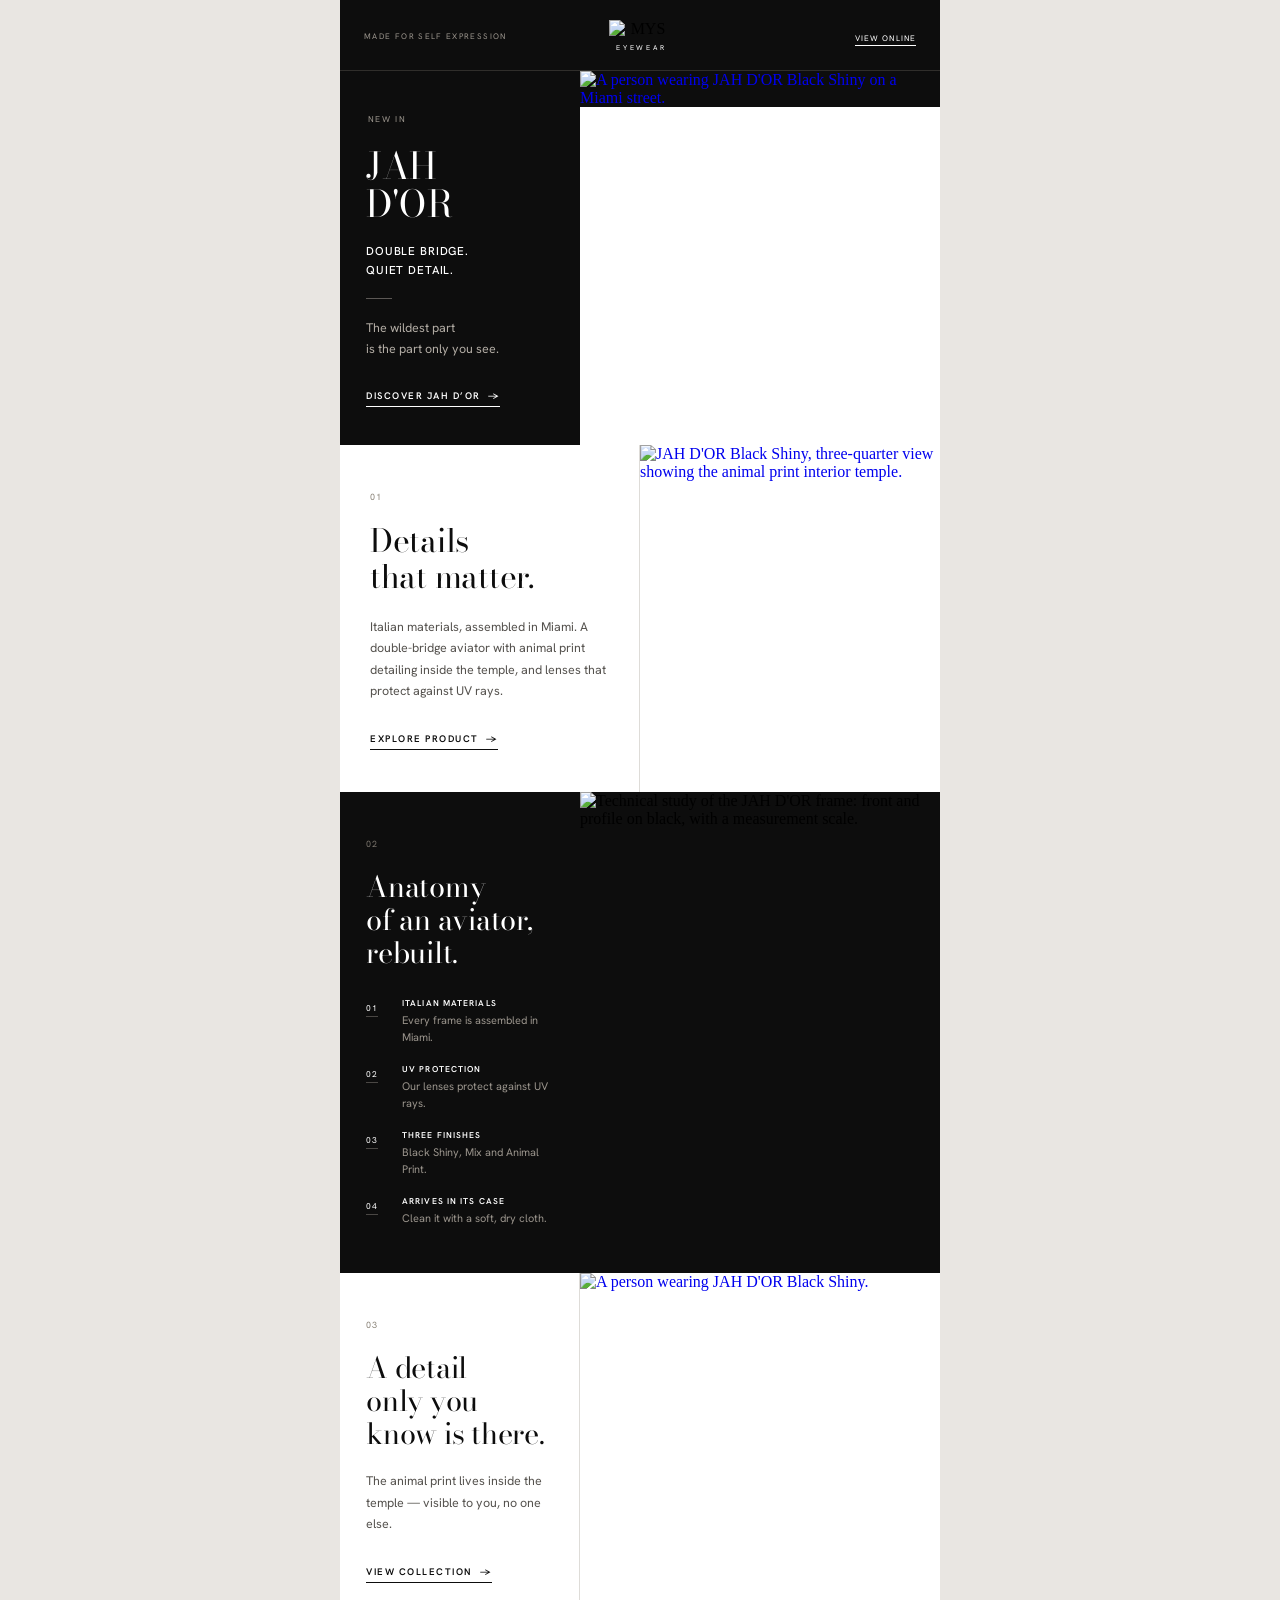
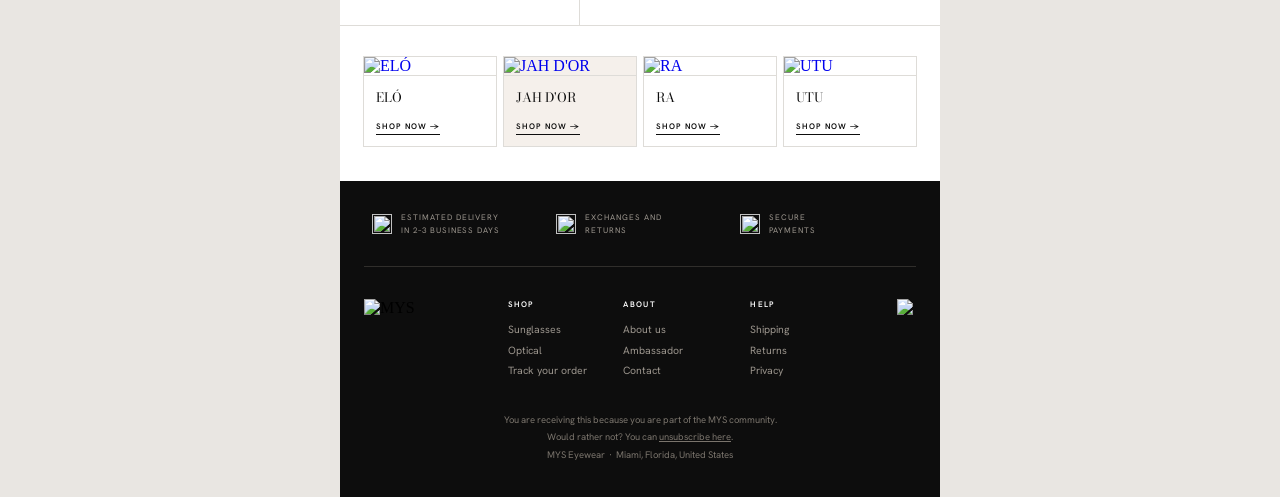
==== emails/5_JAHDOR_launch.html @ 22f38edb "Add UTU and JAH D'OR launch emails Same table-based Klaviyo system as the ELÓ/story/RA emails: masth" ====
<!DOCTYPE html>
<html lang="en" xmlns:v="urn:schemas-microsoft-com:vml" xmlns:o="urn:schemas-microsoft-com:office:office">
<head>
<meta charset="utf-8">
<meta name="viewport" content="width=device-width,initial-scale=1">
<meta name="x-apple-disable-message-reformatting">
<meta name="color-scheme" content="light">
<meta name="supported-color-schemes" content="light">
<title>JAH D'OR — MYS</title>
<!--[if mso]><xml><o:OfficeDocumentSettings><o:PixelsPerInch>96</o:PixelsPerInch></o:OfficeDocumentSettings></xml><![endif]-->
<link rel="stylesheet" href="https://fonts.googleapis.com/css2?family=Bodoni+Moda:ital,opsz,wght@0,6..96,400;0,6..96,500;1,6..96,400&family=Hanken+Grotesk:wght@400;500;600&display=swap">
<style>
  /* Bodoni 72 and Didot ship with macOS/iOS: Apple Mail renders the brand face with no download. */
  body,table,td,a{-webkit-text-size-adjust:100%;-ms-text-size-adjust:100%}
  table,td{mso-table-lspace:0;mso-table-rspace:0}
  img{-ms-interpolation-mode:bicubic;border:0;outline:none;text-decoration:none;display:block}
  body{margin:0;padding:0;width:100%!important;background:#E9E6E2}
  @media only screen and (max-width:620px){
    .wrap{width:100%!important}
    .stack{display:block!important;width:100%!important;max-width:100%!important}
    .stack-img img{width:100%!important;max-width:100%!important;height:auto!important}
    .px{padding:34px 28px!important}
    .jd{font-size:33px!important}
    .h{font-size:30px!important}
    .card{width:50%!important}
    .fcol{display:block!important;width:100%!important;padding:0 0 24px!important}
  }
</style>
</head>
<body style="margin:0;padding:0;background:#E9E6E2;">
<div style="display:none;font-size:1px;color:#E9E6E2;line-height:1px;max-height:0;max-width:0;opacity:0;overflow:hidden;">Double-bridge aviator, animal print inside. JAH D'OR is online. &#8203;&#847; &#8203;&#847; &#8203;&#847; &#8203;&#847; &#8203;&#847; &#8203;&#847; &#8203;&#847;</div>

<table role="presentation" width="100%" cellpadding="0" cellspacing="0" border="0" style="background:#E9E6E2;">
<tr><td align="center" style="padding:0;">
<table role="presentation" class="wrap" width="600" cellpadding="0" cellspacing="0" border="0" style="width:600px;max-width:600px;background:#FFFFFF;">

  <!-- ── masthead · black ─────────────────────────────────── -->
  <tr><td bgcolor="#0D0D0D" style="padding:20px 24px 18px;background:#0D0D0D;border-bottom:1px solid #302E2B;">
    <table role="presentation" width="100%" cellpadding="0" cellspacing="0" border="0"><tr>
      <td width="33%" align="left" valign="middle" style="font-family:'Hanken Grotesk','Helvetica Neue',Helvetica,Arial,sans-serif;font-size:8px;letter-spacing:.17em;color:#9A948C;text-transform:uppercase;">Made for self expression</td>
      <td width="34%" align="center" valign="middle">
        <img src="https://cdn.shopify.com/s/files/1/0605/9596/1994/files/logo_white.png" width="62" alt="MYS" style="width:62px;height:auto;margin:0 auto 5px;">
        <div style="font-family:'Hanken Grotesk','Helvetica Neue',Helvetica,Arial,sans-serif;font-size:7px;letter-spacing:.42em;text-indent:.42em;color:#FFFFFF;text-transform:uppercase;">Eyewear</div>
      </td>
      <td width="33%" align="right" valign="middle"><a href="https://myseyewear.com/collections/jah-dor" style="font-family:'Hanken Grotesk','Helvetica Neue',Helvetica,Arial,sans-serif;font-size:8px;letter-spacing:.14em;color:#FFFFFF;text-transform:uppercase;text-decoration:none;border-bottom:1px solid #FFFFFF;padding-bottom:2px;">View online</a></td>
    </tr></table>
  </td></tr>

  <!-- ── hero · black panel + photograph ─────────────────── -->
  <tr><td style="padding:0;">
    <table role="presentation" width="100%" cellpadding="0" cellspacing="0" border="0"><tr>
      <td class="stack px" width="240" valign="middle" bgcolor="#0D0D0D" style="width:240px;background:#0D0D0D;padding:42px 26px;">
        <p style="margin:0 0 22px;font-family:'Hanken Grotesk','Helvetica Neue',Helvetica,Arial,sans-serif;font-size:8.5px;letter-spacing:.2em;text-indent:.2em;color:#9A948C;text-transform:uppercase;">New in</p>
        <p class="jd" style="margin:0 0 20px;font-family:'Bodoni 72','Bodoni Moda',Didot,'Bodoni MT',Georgia,serif;font-size:37px;line-height:1.02;letter-spacing:.006em;color:#FFFFFF;">JAH<br>D'OR</p>
        <p style="margin:0 0 18px;font-family:'Hanken Grotesk','Helvetica Neue',Helvetica,Arial,sans-serif;font-size:11.5px;font-weight:500;line-height:1.62;letter-spacing:.075em;color:#FFFFFF;text-transform:uppercase;">Double bridge.<br>Quiet detail.</p>
        <table role="presentation" cellpadding="0" cellspacing="0" border="0" style="margin:0 0 18px;"><tr><td width="26" height="1" style="width:26px;height:1px;line-height:1px;font-size:0;background:#5C5855;">&nbsp;</td></tr></table>
        <p style="margin:0 0 26px;font-family:'Hanken Grotesk','Helvetica Neue',Helvetica,Arial,sans-serif;font-size:12.5px;line-height:1.68;color:#B3ADA5;">The wildest part<br>is the part only you see.</p>
        <a href="https://myseyewear.com/collections/jah-dor" style="font-family:'Hanken Grotesk','Helvetica Neue',Helvetica,Arial,sans-serif;font-size:9.5px;font-weight:600;letter-spacing:.16em;color:#FFFFFF;text-transform:uppercase;text-decoration:none;border-bottom:1px solid #FFFFFF;padding-bottom:4px;">Discover JAH D&#8217;OR &nbsp;&rarr;</a>
      </td>
      <td class="stack stack-img" width="360" valign="top" style="width:360px;padding:0;">
        <a href="https://myseyewear.com/collections/jah-dor" style="text-decoration:none;"><img src="https://cdn.shopify.com/s/files/1/0605/9596/1994/files/j_hero.jpg" width="360" alt="A person wearing JAH D'OR Black Shiny on a Miami street." style="width:360px;max-width:360px;height:auto;display:block;background:#0D0D0D;"></a>
      </td>
    </tr></table>
  </td></tr>

  <!-- ── 01 · details · white ────────────────────────────── -->
  <tr><td style="padding:0;">
    <table role="presentation" width="100%" cellpadding="0" cellspacing="0" border="0"><tr>
      <td class="stack px" width="300" valign="middle" bgcolor="#FFFFFF" style="width:300px;background:#FFFFFF;padding:46px 30px;">
        <p style="margin:0 0 20px;font-family:'Hanken Grotesk','Helvetica Neue',Helvetica,Arial,sans-serif;font-size:9px;letter-spacing:.16em;color:#8A8378;">01</p>
        <p class="h" style="margin:0 0 20px;font-family:'Bodoni 72','Bodoni Moda',Didot,Georgia,serif;font-size:32px;line-height:1.14;letter-spacing:-.008em;color:#0D0D0D;">Details<br>that matter.</p>
        <p style="margin:0 0 26px;font-family:'Hanken Grotesk','Helvetica Neue',Helvetica,Arial,sans-serif;font-size:12.5px;line-height:1.72;color:#55524E;">Italian materials, assembled in Miami. A double-bridge aviator with animal print detailing inside the temple, and lenses that protect against UV rays.</p>
        <a href="https://myseyewear.com/collections/jah-dor" style="font-family:'Hanken Grotesk','Helvetica Neue',Helvetica,Arial,sans-serif;font-size:9.5px;font-weight:600;letter-spacing:.16em;color:#0D0D0D;text-transform:uppercase;text-decoration:none;border-bottom:1px solid #0D0D0D;padding-bottom:4px;">Explore product &nbsp;&rarr;</a>
      </td>
      <td class="stack stack-img" width="300" valign="top" bgcolor="#FFFFFF" style="width:300px;padding:0;background:#FFFFFF;border-left:1px solid #DEDCD8;">
        <a href="https://myseyewear.com/collections/jah-dor" style="text-decoration:none;"><img src="https://cdn.shopify.com/s/files/1/0605/9596/1994/files/j_detail.jpg" width="300" alt="JAH D'OR Black Shiny, three-quarter view showing the animal print interior temple." style="width:300px;max-width:300px;height:auto;display:block;background:#FFFFFF;"></a>
      </td>
    </tr></table>
  </td></tr>

  <!-- ── 02 · anatomy · full black band ──────────────────── -->
  <tr><td style="padding:0;">
    <table role="presentation" width="100%" cellpadding="0" cellspacing="0" border="0"><tr>
      <td class="stack px" width="240" valign="top" bgcolor="#0D0D0D" style="width:240px;background:#0D0D0D;padding:46px 26px;">
        <p style="margin:0 0 20px;font-family:'Hanken Grotesk','Helvetica Neue',Helvetica,Arial,sans-serif;font-size:9px;letter-spacing:.16em;color:#7A746C;">02</p>
        <p class="h" style="margin:0 0 28px;font-family:'Bodoni 72','Bodoni Moda',Didot,Georgia,serif;font-size:29px;line-height:1.14;letter-spacing:-.008em;color:#FFFFFF;">Anatomy<br>of an aviator,<br>rebuilt.</p>
        <table role="presentation" width="100%" cellpadding="0" cellspacing="0" border="0">
          <tr>
            <td width="26" valign="top" style="padding:0 0 17px;"><span style="font-family:'Hanken Grotesk','Helvetica Neue',Helvetica,Arial,sans-serif;font-size:8.5px;letter-spacing:.1em;color:#FFFFFF;border-bottom:1px solid #4A4744;padding-bottom:2px;">01</span></td>
            <td valign="top" style="padding:0 0 17px 10px;">
              <p style="margin:0 0 3px;font-family:'Hanken Grotesk','Helvetica Neue',Helvetica,Arial,sans-serif;font-size:8.5px;font-weight:600;letter-spacing:.13em;color:#FFFFFF;text-transform:uppercase;">Italian materials</p>
              <p style="margin:0;font-family:'Hanken Grotesk','Helvetica Neue',Helvetica,Arial,sans-serif;font-size:11px;line-height:1.55;color:#9A948C;">Every frame is assembled in Miami.</p>
            </td>
          </tr>
          <tr>
            <td width="26" valign="top" style="padding:0 0 17px;"><span style="font-family:'Hanken Grotesk','Helvetica Neue',Helvetica,Arial,sans-serif;font-size:8.5px;letter-spacing:.1em;color:#FFFFFF;border-bottom:1px solid #4A4744;padding-bottom:2px;">02</span></td>
            <td valign="top" style="padding:0 0 17px 10px;">
              <p style="margin:0 0 3px;font-family:'Hanken Grotesk','Helvetica Neue',Helvetica,Arial,sans-serif;font-size:8.5px;font-weight:600;letter-spacing:.13em;color:#FFFFFF;text-transform:uppercase;">UV protection</p>
              <p style="margin:0;font-family:'Hanken Grotesk','Helvetica Neue',Helvetica,Arial,sans-serif;font-size:11px;line-height:1.55;color:#9A948C;">Our lenses protect against UV rays.</p>
            </td>
          </tr>
          <tr>
            <td width="26" valign="top" style="padding:0 0 17px;"><span style="font-family:'Hanken Grotesk','Helvetica Neue',Helvetica,Arial,sans-serif;font-size:8.5px;letter-spacing:.1em;color:#FFFFFF;border-bottom:1px solid #4A4744;padding-bottom:2px;">03</span></td>
            <td valign="top" style="padding:0 0 17px 10px;">
              <p style="margin:0 0 3px;font-family:'Hanken Grotesk','Helvetica Neue',Helvetica,Arial,sans-serif;font-size:8.5px;font-weight:600;letter-spacing:.13em;color:#FFFFFF;text-transform:uppercase;">Three finishes</p>
              <p style="margin:0;font-family:'Hanken Grotesk','Helvetica Neue',Helvetica,Arial,sans-serif;font-size:11px;line-height:1.55;color:#9A948C;">Black Shiny, Mix and Animal Print.</p>
            </td>
          </tr>
          <tr>
            <td width="26" valign="top"><span style="font-family:'Hanken Grotesk','Helvetica Neue',Helvetica,Arial,sans-serif;font-size:8.5px;letter-spacing:.1em;color:#FFFFFF;border-bottom:1px solid #4A4744;padding-bottom:2px;">04</span></td>
            <td valign="top" style="padding:0 0 0 10px;">
              <p style="margin:0 0 3px;font-family:'Hanken Grotesk','Helvetica Neue',Helvetica,Arial,sans-serif;font-size:8.5px;font-weight:600;letter-spacing:.13em;color:#FFFFFF;text-transform:uppercase;">Arrives in its case</p>
              <p style="margin:0;font-family:'Hanken Grotesk','Helvetica Neue',Helvetica,Arial,sans-serif;font-size:11px;line-height:1.55;color:#9A948C;">Clean it with a soft, dry cloth.</p>
            </td>
          </tr>
        </table>
      </td>
      <td class="stack stack-img" width="360" valign="top" bgcolor="#0D0D0D" style="width:360px;padding:0;background:#0D0D0D;">
        <img src="https://cdn.shopify.com/s/files/1/0605/9596/1994/files/j_tech.jpg" width="360" alt="Technical study of the JAH D'OR frame: front and profile on black, with a measurement scale." style="width:360px;max-width:360px;height:auto;display:block;background:#0D0D0D;">
      </td>
    </tr></table>
  </td></tr>

  <!-- ── 03 · perspective · white ────────────────────────── -->
  <tr><td style="padding:0;">
    <table role="presentation" width="100%" cellpadding="0" cellspacing="0" border="0"><tr>
      <td class="stack px" width="240" valign="middle" bgcolor="#FFFFFF" style="width:240px;background:#FFFFFF;padding:46px 26px;">
        <p style="margin:0 0 20px;font-family:'Hanken Grotesk','Helvetica Neue',Helvetica,Arial,sans-serif;font-size:9px;letter-spacing:.16em;color:#8A8378;">03</p>
        <p class="h" style="margin:0 0 20px;font-family:'Bodoni 72','Bodoni Moda',Didot,Georgia,serif;font-size:29px;line-height:1.14;letter-spacing:-.008em;color:#0D0D0D;">A detail<br>only you<br>know is there.</p>
        <p style="margin:0 0 26px;font-family:'Hanken Grotesk','Helvetica Neue',Helvetica,Arial,sans-serif;font-size:12.5px;line-height:1.72;color:#55524E;">The animal print lives inside the temple &mdash; visible to you, no one else.</p>
        <a href="https://myseyewear.com/pages/sunglasses-collection" style="font-family:'Hanken Grotesk','Helvetica Neue',Helvetica,Arial,sans-serif;font-size:9.5px;font-weight:600;letter-spacing:.16em;color:#0D0D0D;text-transform:uppercase;text-decoration:none;border-bottom:1px solid #0D0D0D;padding-bottom:4px;">View collection &nbsp;&rarr;</a>
      </td>
      <td class="stack stack-img" width="360" valign="top" bgcolor="#FFFFFF" style="width:360px;padding:0;background:#FFFFFF;border-left:1px solid #DEDCD8;">
        <a href="https://myseyewear.com/pages/sunglasses-collection" style="text-decoration:none;"><img src="https://cdn.shopify.com/s/files/1/0605/9596/1994/files/j_person.jpg" width="360" alt="A person wearing JAH D'OR Black Shiny." style="width:360px;max-width:360px;height:auto;display:block;background:#FFFFFF;"></a>
      </td>
    </tr></table>
  </td></tr>

  <!-- ── the four models · white ─────────────────────────── -->
  <tr><td bgcolor="#FFFFFF" style="padding:30px 20px 34px;background:#FFFFFF;border-top:1px solid #DEDCD8;">
    <table role="presentation" width="100%" cellpadding="0" cellspacing="0" border="0"><tr>
      <td class="card" width="25%" valign="top" style="padding:0 3px;">
        <table role="presentation" width="100%" cellpadding="0" cellspacing="0" border="0" style="border:1px solid #DEDCD8;"><tr><td style="padding:0;">
          <a href="https://myseyewear.com/collections/elo-1" style="text-decoration:none;"><img src="https://cdn.shopify.com/s/files/1/0605/9596/1994/files/g_elo.jpg" width="132" alt="ELÓ" style="width:100%;max-width:132px;height:auto;display:block;"></a>
          <div style="padding:11px 12px 13px;border-top:1px solid #DEDCD8;">
            <p style="margin:0 0 8px;font-family:'Bodoni 72','Bodoni Moda',Didot,Georgia,serif;font-size:13px;color:#0D0D0D;">ELÓ</p>
            <a href="https://myseyewear.com/collections/elo-1" style="font-family:'Hanken Grotesk','Helvetica Neue',Helvetica,Arial,sans-serif;font-size:8px;font-weight:600;letter-spacing:.14em;color:#0D0D0D;text-transform:uppercase;text-decoration:none;border-bottom:1px solid #0D0D0D;padding-bottom:3px;">Shop now &rarr;</a>
          </div>
        </td></tr></table>
      </td>
      <td class="card" width="25%" valign="top" style="padding:0 3px;">
        <table role="presentation" width="100%" cellpadding="0" cellspacing="0" border="0" style="border:1px solid #DEDCD8;background:#F5F0EB;"><tr><td style="padding:0;">
          <a href="https://myseyewear.com/collections/jah-dor" style="text-decoration:none;"><img src="https://cdn.shopify.com/s/files/1/0605/9596/1994/files/g_jahdor.jpg" width="132" alt="JAH D'OR" style="width:100%;max-width:132px;height:auto;display:block;"></a>
          <div style="padding:11px 12px 13px;border-top:1px solid #DEDCD8;">
            <p style="margin:0 0 8px;font-family:'Bodoni 72','Bodoni Moda',Didot,Georgia,serif;font-size:13px;color:#0D0D0D;">JAH D'OR</p>
            <a href="https://myseyewear.com/collections/jah-dor" style="font-family:'Hanken Grotesk','Helvetica Neue',Helvetica,Arial,sans-serif;font-size:8px;font-weight:600;letter-spacing:.14em;color:#0D0D0D;text-transform:uppercase;text-decoration:none;border-bottom:1px solid #0D0D0D;padding-bottom:3px;">Shop now &rarr;</a>
          </div>
        </td></tr></table>
      </td>
      <td class="card" width="25%" valign="top" style="padding:0 3px;">
        <table role="presentation" width="100%" cellpadding="0" cellspacing="0" border="0" style="border:1px solid #DEDCD8;"><tr><td style="padding:0;">
          <a href="https://myseyewear.com/collections/ra-1" style="text-decoration:none;"><img src="https://cdn.shopify.com/s/files/1/0605/9596/1994/files/g_ra.jpg" width="132" alt="RA" style="width:100%;max-width:132px;height:auto;display:block;"></a>
          <div style="padding:11px 12px 13px;border-top:1px solid #DEDCD8;">
            <p style="margin:0 0 8px;font-family:'Bodoni 72','Bodoni Moda',Didot,Georgia,serif;font-size:13px;color:#0D0D0D;">RA</p>
            <a href="https://myseyewear.com/collections/ra-1" style="font-family:'Hanken Grotesk','Helvetica Neue',Helvetica,Arial,sans-serif;font-size:8px;font-weight:600;letter-spacing:.14em;color:#0D0D0D;text-transform:uppercase;text-decoration:none;border-bottom:1px solid #0D0D0D;padding-bottom:3px;">Shop now &rarr;</a>
          </div>
        </td></tr></table>
      </td>
      <td class="card" width="25%" valign="top" style="padding:0 3px;">
        <table role="presentation" width="100%" cellpadding="0" cellspacing="0" border="0" style="border:1px solid #DEDCD8;"><tr><td style="padding:0;">
          <a href="https://myseyewear.com/collections/utu-1" style="text-decoration:none;"><img src="https://cdn.shopify.com/s/files/1/0605/9596/1994/files/g_utu.jpg" width="132" alt="UTU" style="width:100%;max-width:132px;height:auto;display:block;"></a>
          <div style="padding:11px 12px 13px;border-top:1px solid #DEDCD8;">
            <p style="margin:0 0 8px;font-family:'Bodoni 72','Bodoni Moda',Didot,Georgia,serif;font-size:13px;color:#0D0D0D;">UTU</p>
            <a href="https://myseyewear.com/collections/utu-1" style="font-family:'Hanken Grotesk','Helvetica Neue',Helvetica,Arial,sans-serif;font-size:8px;font-weight:600;letter-spacing:.14em;color:#0D0D0D;text-transform:uppercase;text-decoration:none;border-bottom:1px solid #0D0D0D;padding-bottom:3px;">Shop now &rarr;</a>
          </div>
        </td></tr></table>
      </td>
    </tr></table>
  </td></tr>

  <!-- ── service · black ─────────────────────────────────── -->
  <tr><td bgcolor="#0D0D0D" style="padding:24px;background:#0D0D0D;">
    <table role="presentation" width="100%" cellpadding="0" cellspacing="0" border="0"><tr>
      <td width="33.33%" valign="middle" style="padding:6px 8px;">
        <table role="presentation" cellpadding="0" cellspacing="0" border="0"><tr>
          <td valign="middle" style="padding-right:9px;"><img src="https://cdn.shopify.com/s/files/1/0605/9596/1994/files/i_ship_l.png" width="20" alt="" style="width:20px;height:20px;"></td>
          <td valign="middle" style="font-family:'Hanken Grotesk','Helvetica Neue',Helvetica,Arial,sans-serif;font-size:8px;line-height:1.6;letter-spacing:.12em;color:#9A948C;text-transform:uppercase;">Estimated delivery<br>in 2&ndash;3 business days</td>
        </tr></table>
      </td>
      <td width="33.33%" valign="middle" style="padding:6px 8px;">
        <table role="presentation" cellpadding="0" cellspacing="0" border="0"><tr>
          <td valign="middle" style="padding-right:9px;"><img src="https://cdn.shopify.com/s/files/1/0605/9596/1994/files/i_return_l.png" width="20" alt="" style="width:20px;height:20px;"></td>
          <td valign="middle" style="font-family:'Hanken Grotesk','Helvetica Neue',Helvetica,Arial,sans-serif;font-size:8px;line-height:1.6;letter-spacing:.12em;color:#9A948C;text-transform:uppercase;"><a href="https://myseyewear.com/policies/refund-policy" style="color:#9A948C;text-decoration:none;">Exchanges and<br>returns</a></td>
        </tr></table>
      </td>
      <td width="33.33%" valign="middle" style="padding:6px 8px;">
        <table role="presentation" cellpadding="0" cellspacing="0" border="0"><tr>
          <td valign="middle" style="padding-right:9px;"><img src="https://cdn.shopify.com/s/files/1/0605/9596/1994/files/i_lock_l.png" width="20" alt="" style="width:20px;height:20px;"></td>
          <td valign="middle" style="font-family:'Hanken Grotesk','Helvetica Neue',Helvetica,Arial,sans-serif;font-size:8px;line-height:1.6;letter-spacing:.12em;color:#9A948C;text-transform:uppercase;">Secure<br>payments</td>
        </tr></table>
      </td>
    </tr></table>
  </td></tr>

  <!-- ── footer · black ──────────────────────────────────── -->
  <tr><td bgcolor="#0D0D0D" style="padding:0 24px;background:#0D0D0D;"><table role="presentation" width="100%" cellpadding="0" cellspacing="0" border="0"><tr><td height="1" style="height:1px;line-height:1px;font-size:0;background:#302E2B;">&nbsp;</td></tr></table></td></tr>
  <tr><td bgcolor="#0D0D0D" style="padding:32px 24px 24px;background:#0D0D0D;">
    <table role="presentation" width="100%" cellpadding="0" cellspacing="0" border="0"><tr>
      <td class="fcol" width="26%" valign="top" style="padding-right:14px;">
        <img src="https://cdn.shopify.com/s/files/1/0605/9596/1994/files/logo_white.png" width="52" alt="MYS" style="width:52px;height:auto;">
      </td>
      <td class="fcol" width="21%" valign="top" style="padding-right:12px;">
        <p style="margin:0 0 10px;font-family:'Hanken Grotesk','Helvetica Neue',Helvetica,Arial,sans-serif;font-size:8px;font-weight:600;letter-spacing:.16em;color:#FFFFFF;text-transform:uppercase;">Shop</p>
        <p style="margin:0;font-family:'Hanken Grotesk','Helvetica Neue',Helvetica,Arial,sans-serif;font-size:10.5px;line-height:1.95;color:#9A948C;">
          <a href="https://myseyewear.com/pages/sunglasses-collection" style="color:#9A948C;text-decoration:none;">Sunglasses</a><br>
          <a href="https://myseyewear.com/pages/optical-collection" style="color:#9A948C;text-decoration:none;">Optical</a><br>
          <a href="https://myseyewear.com/pages/track-your-order" style="color:#9A948C;text-decoration:none;">Track your order</a>
        </p>
      </td>
      <td class="fcol" width="23%" valign="top" style="padding-right:12px;">
        <p style="margin:0 0 10px;font-family:'Hanken Grotesk','Helvetica Neue',Helvetica,Arial,sans-serif;font-size:8px;font-weight:600;letter-spacing:.16em;color:#FFFFFF;text-transform:uppercase;">About</p>
        <p style="margin:0;font-family:'Hanken Grotesk','Helvetica Neue',Helvetica,Arial,sans-serif;font-size:10.5px;line-height:1.95;color:#9A948C;">
          <a href="https://myseyewear.com/pages/about-mys" style="color:#9A948C;text-decoration:none;">About us</a><br>
          <a href="https://myseyewear.com/pages/mys-ambassador-program" style="color:#9A948C;text-decoration:none;">Ambassador</a><br>
          <a href="https://myseyewear.com/pages/contact" style="color:#9A948C;text-decoration:none;">Contact</a>
        </p>
      </td>
      <td class="fcol" width="18%" valign="top" style="padding-right:12px;">
        <p style="margin:0 0 10px;font-family:'Hanken Grotesk','Helvetica Neue',Helvetica,Arial,sans-serif;font-size:8px;font-weight:600;letter-spacing:.16em;color:#FFFFFF;text-transform:uppercase;">Help</p>
        <p style="margin:0;font-family:'Hanken Grotesk','Helvetica Neue',Helvetica,Arial,sans-serif;font-size:10.5px;line-height:1.95;color:#9A948C;">
          <a href="https://myseyewear.com/policies/shipping-policy" style="color:#9A948C;text-decoration:none;">Shipping</a><br>
          <a href="https://myseyewear.com/policies/refund-policy" style="color:#9A948C;text-decoration:none;">Returns</a><br>
          <a href="https://myseyewear.com/policies/privacy-policy" style="color:#9A948C;text-decoration:none;">Privacy</a>
        </p>
      </td>
      <td class="fcol" width="12%" align="right" valign="top">
        <a href="https://www.instagram.com/myseyewear/" style="text-decoration:none;"><img src="https://cdn.shopify.com/s/files/1/0605/9596/1994/files/i_ig_l.png" width="19" alt="Instagram" style="width:19px;height:19px;"></a>
      </td>
    </tr></table>
  </td></tr>
  <tr><td align="center" bgcolor="#0D0D0D" style="padding:6px 34px 34px;background:#0D0D0D;">
    <p style="margin:0;font-family:'Hanken Grotesk','Helvetica Neue',Helvetica,Arial,sans-serif;font-size:9.5px;line-height:1.85;color:#7A746C;">
      You are receiving this because you are part of the MYS community.<br>
      Would rather not? You can <a href="{% unsubscribe %}" style="color:#7A746C;text-decoration:underline;">unsubscribe here</a>.<br>
      MYS Eyewear &nbsp;·&nbsp; Miami, Florida, United States
    </p>
  </td></tr>

</table>
</td></tr>
</table>
</body>
</html>
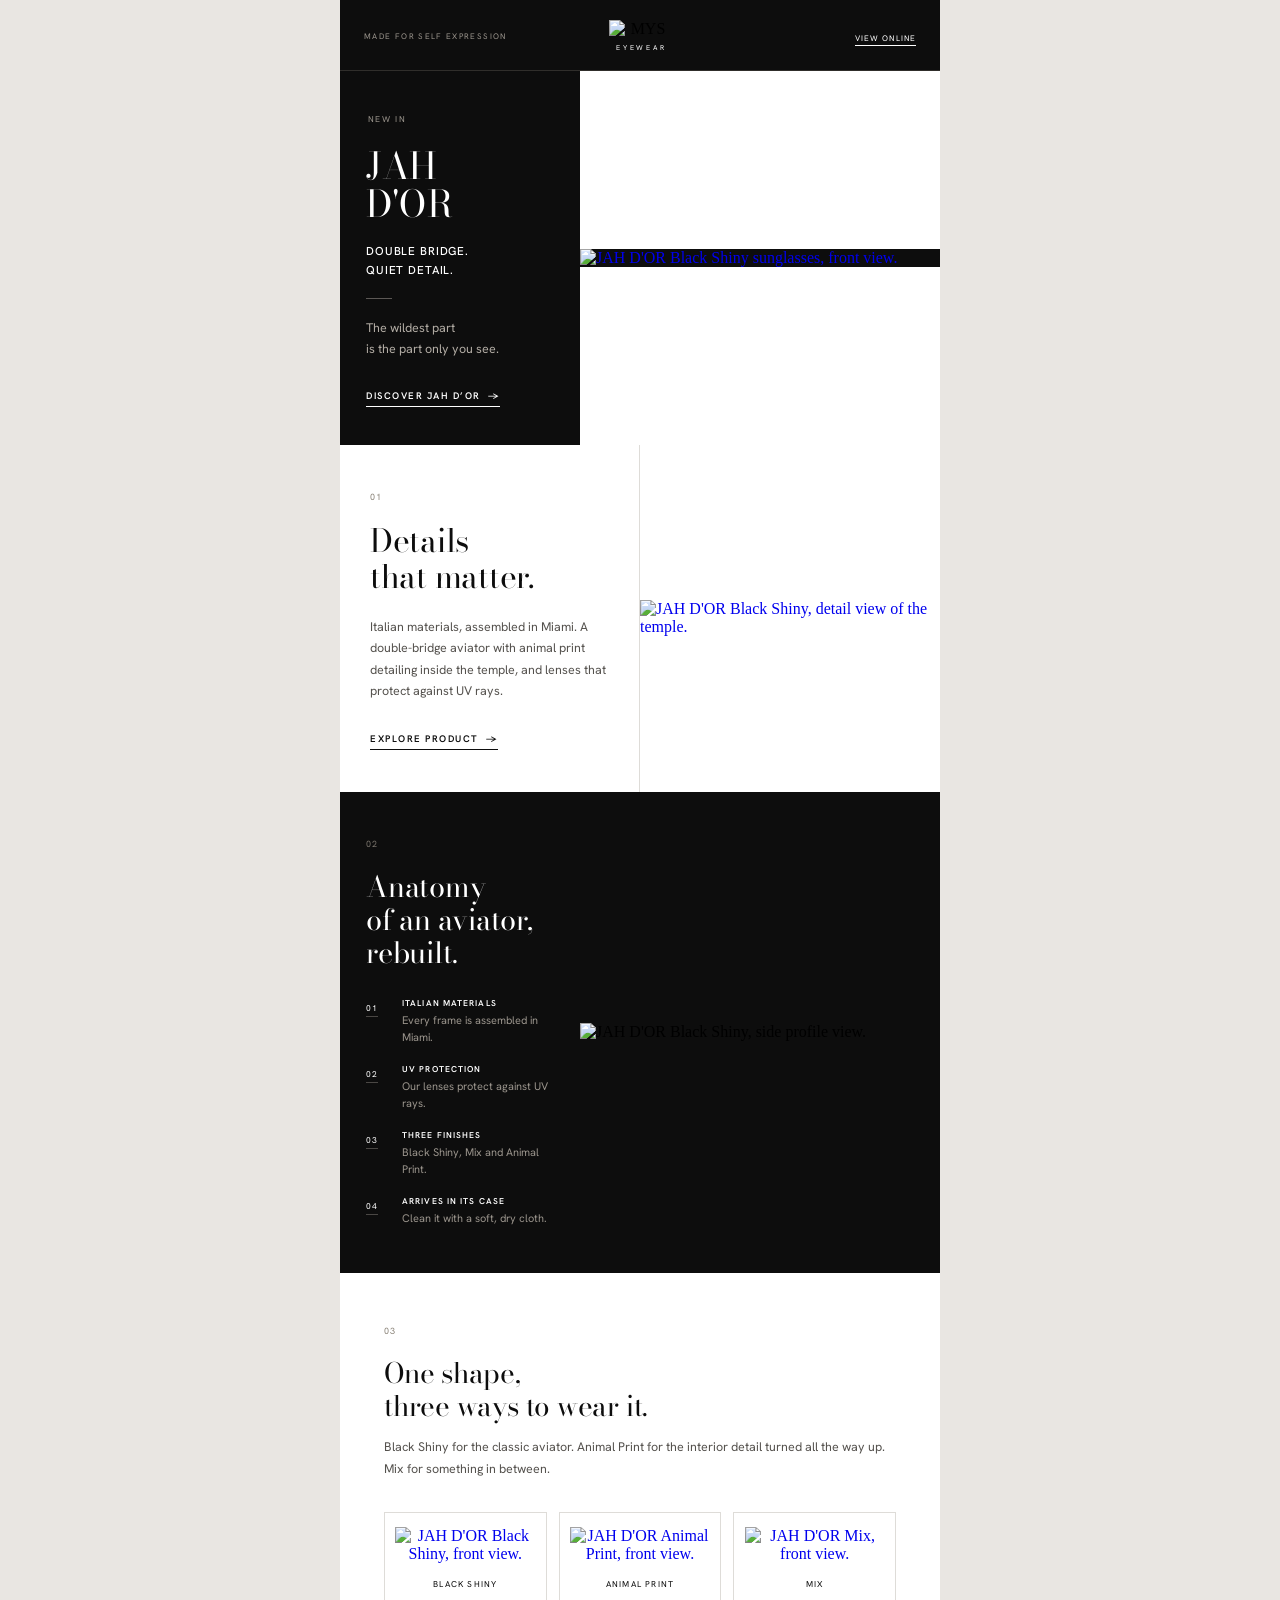
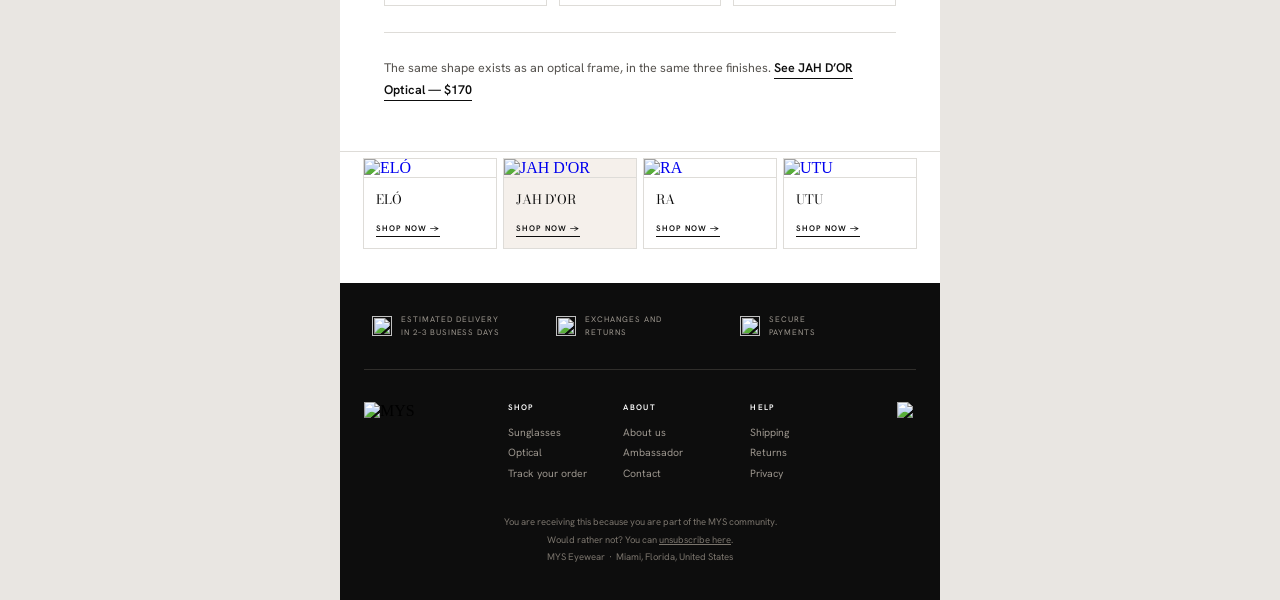
==== commit bdb8b925: "Wire UTU and JAH D'OR emails to real Shopify product data Connected to the store via the Shopify MCP" ====
--- a/emails/5_JAHDOR_launch.html
+++ b/emails/5_JAHDOR_launch.html
@@ -46,7 +46,7 @@
     </tr></table>
   </td></tr>
 
-  <!-- ── hero · black panel + photograph ─────────────────── -->
+  <!-- ── hero · black panel + product photograph ─────────── -->
   <tr><td style="padding:0;">
     <table role="presentation" width="100%" cellpadding="0" cellspacing="0" border="0"><tr>
       <td class="stack px" width="240" valign="middle" bgcolor="#0D0D0D" style="width:240px;background:#0D0D0D;padding:42px 26px;">
@@ -57,8 +57,8 @@
         <p style="margin:0 0 26px;font-family:'Hanken Grotesk','Helvetica Neue',Helvetica,Arial,sans-serif;font-size:12.5px;line-height:1.68;color:#B3ADA5;">The wildest part<br>is the part only you see.</p>
         <a href="https://myseyewear.com/collections/jah-dor" style="font-family:'Hanken Grotesk','Helvetica Neue',Helvetica,Arial,sans-serif;font-size:9.5px;font-weight:600;letter-spacing:.16em;color:#FFFFFF;text-transform:uppercase;text-decoration:none;border-bottom:1px solid #FFFFFF;padding-bottom:4px;">Discover JAH D&#8217;OR &nbsp;&rarr;</a>
       </td>
-      <td class="stack stack-img" width="360" valign="top" style="width:360px;padding:0;">
-        <a href="https://myseyewear.com/collections/jah-dor" style="text-decoration:none;"><img src="https://cdn.shopify.com/s/files/1/0605/9596/1994/files/j_hero.jpg" width="360" alt="A person wearing JAH D'OR Black Shiny on a Miami street." style="width:360px;max-width:360px;height:auto;display:block;background:#0D0D0D;"></a>
+      <td class="stack stack-img" width="360" valign="middle" style="width:360px;padding:0;">
+        <a href="https://myseyewear.com/products/jahdor-black-shiny" style="text-decoration:none;"><img src="https://cdn.shopify.com/s/files/1/0605/9596/1994/files/05.png?v=1708030215" width="360" alt="JAH D'OR Black Shiny sunglasses, front view." style="width:360px;max-width:360px;height:auto;display:block;background:#0D0D0D;"></a>
       </td>
     </tr></table>
   </td></tr>
@@ -70,10 +70,10 @@
         <p style="margin:0 0 20px;font-family:'Hanken Grotesk','Helvetica Neue',Helvetica,Arial,sans-serif;font-size:9px;letter-spacing:.16em;color:#8A8378;">01</p>
         <p class="h" style="margin:0 0 20px;font-family:'Bodoni 72','Bodoni Moda',Didot,Georgia,serif;font-size:32px;line-height:1.14;letter-spacing:-.008em;color:#0D0D0D;">Details<br>that matter.</p>
         <p style="margin:0 0 26px;font-family:'Hanken Grotesk','Helvetica Neue',Helvetica,Arial,sans-serif;font-size:12.5px;line-height:1.72;color:#55524E;">Italian materials, assembled in Miami. A double-bridge aviator with animal print detailing inside the temple, and lenses that protect against UV rays.</p>
-        <a href="https://myseyewear.com/collections/jah-dor" style="font-family:'Hanken Grotesk','Helvetica Neue',Helvetica,Arial,sans-serif;font-size:9.5px;font-weight:600;letter-spacing:.16em;color:#0D0D0D;text-transform:uppercase;text-decoration:none;border-bottom:1px solid #0D0D0D;padding-bottom:4px;">Explore product &nbsp;&rarr;</a>
-      </td>
-      <td class="stack stack-img" width="300" valign="top" bgcolor="#FFFFFF" style="width:300px;padding:0;background:#FFFFFF;border-left:1px solid #DEDCD8;">
-        <a href="https://myseyewear.com/collections/jah-dor" style="text-decoration:none;"><img src="https://cdn.shopify.com/s/files/1/0605/9596/1994/files/j_detail.jpg" width="300" alt="JAH D'OR Black Shiny, three-quarter view showing the animal print interior temple." style="width:300px;max-width:300px;height:auto;display:block;background:#FFFFFF;"></a>
+        <a href="https://myseyewear.com/products/jahdor-black-shiny" style="font-family:'Hanken Grotesk','Helvetica Neue',Helvetica,Arial,sans-serif;font-size:9.5px;font-weight:600;letter-spacing:.16em;color:#0D0D0D;text-transform:uppercase;text-decoration:none;border-bottom:1px solid #0D0D0D;padding-bottom:4px;">Explore product &nbsp;&rarr;</a>
+      </td>
+      <td class="stack stack-img" width="300" valign="middle" bgcolor="#FFFFFF" style="width:300px;padding:0;background:#FFFFFF;border-left:1px solid #DEDCD8;">
+        <a href="https://myseyewear.com/products/jahdor-black-shiny" style="text-decoration:none;"><img src="https://cdn.shopify.com/s/files/1/0605/9596/1994/files/07.png?v=1708030214" width="300" alt="JAH D'OR Black Shiny, detail view of the temple." style="width:300px;max-width:300px;height:auto;display:block;background:#FFFFFF;"></a>
       </td>
     </tr></table>
   </td></tr>
@@ -115,29 +115,48 @@
           </tr>
         </table>
       </td>
-      <td class="stack stack-img" width="360" valign="top" bgcolor="#0D0D0D" style="width:360px;padding:0;background:#0D0D0D;">
-        <img src="https://cdn.shopify.com/s/files/1/0605/9596/1994/files/j_tech.jpg" width="360" alt="Technical study of the JAH D'OR frame: front and profile on black, with a measurement scale." style="width:360px;max-width:360px;height:auto;display:block;background:#0D0D0D;">
-      </td>
-    </tr></table>
-  </td></tr>
-
-  <!-- ── 03 · perspective · white ────────────────────────── -->
-  <tr><td style="padding:0;">
-    <table role="presentation" width="100%" cellpadding="0" cellspacing="0" border="0"><tr>
-      <td class="stack px" width="240" valign="middle" bgcolor="#FFFFFF" style="width:240px;background:#FFFFFF;padding:46px 26px;">
-        <p style="margin:0 0 20px;font-family:'Hanken Grotesk','Helvetica Neue',Helvetica,Arial,sans-serif;font-size:9px;letter-spacing:.16em;color:#8A8378;">03</p>
-        <p class="h" style="margin:0 0 20px;font-family:'Bodoni 72','Bodoni Moda',Didot,Georgia,serif;font-size:29px;line-height:1.14;letter-spacing:-.008em;color:#0D0D0D;">A detail<br>only you<br>know is there.</p>
-        <p style="margin:0 0 26px;font-family:'Hanken Grotesk','Helvetica Neue',Helvetica,Arial,sans-serif;font-size:12.5px;line-height:1.72;color:#55524E;">The animal print lives inside the temple &mdash; visible to you, no one else.</p>
-        <a href="https://myseyewear.com/pages/sunglasses-collection" style="font-family:'Hanken Grotesk','Helvetica Neue',Helvetica,Arial,sans-serif;font-size:9.5px;font-weight:600;letter-spacing:.16em;color:#0D0D0D;text-transform:uppercase;text-decoration:none;border-bottom:1px solid #0D0D0D;padding-bottom:4px;">View collection &nbsp;&rarr;</a>
-      </td>
-      <td class="stack stack-img" width="360" valign="top" bgcolor="#FFFFFF" style="width:360px;padding:0;background:#FFFFFF;border-left:1px solid #DEDCD8;">
-        <a href="https://myseyewear.com/pages/sunglasses-collection" style="text-decoration:none;"><img src="https://cdn.shopify.com/s/files/1/0605/9596/1994/files/j_person.jpg" width="360" alt="A person wearing JAH D'OR Black Shiny." style="width:360px;max-width:360px;height:auto;display:block;background:#FFFFFF;"></a>
-      </td>
-    </tr></table>
+      <td class="stack stack-img" width="360" valign="middle" bgcolor="#0D0D0D" style="width:360px;padding:0;background:#0D0D0D;">
+        <img src="https://cdn.shopify.com/s/files/1/0605/9596/1994/files/06.png?v=1708030215" width="360" alt="JAH D'OR Black Shiny, side profile view." style="width:360px;max-width:360px;height:auto;display:block;background:#0D0D0D;">
+      </td>
+    </tr></table>
+  </td></tr>
+
+  <!-- ── 03 · one shape, three ways · white ───────────────── -->
+  <tr><td class="px" bgcolor="#FFFFFF" style="padding:52px 44px 26px;background:#FFFFFF;">
+    <p style="margin:0 0 20px;font-family:'Hanken Grotesk','Helvetica Neue',Helvetica,Arial,sans-serif;font-size:9px;letter-spacing:.16em;color:#8A8378;">03</p>
+    <p class="h" style="margin:0 0 14px;font-family:'Bodoni 72','Bodoni Moda',Didot,Georgia,serif;font-size:28px;line-height:1.16;letter-spacing:-.008em;color:#0D0D0D;">One shape,<br>three ways to wear it.</p>
+    <p style="margin:0;font-family:'Hanken Grotesk','Helvetica Neue',Helvetica,Arial,sans-serif;font-size:12.5px;line-height:1.76;color:#55524E;">Black Shiny for the classic aviator. Animal Print for the interior detail turned all the way up. Mix for something in between.</p>
+  </td></tr>
+  <tr><td bgcolor="#FFFFFF" style="padding:6px 38px 0;background:#FFFFFF;">
+    <table role="presentation" width="100%" cellpadding="0" cellspacing="0" border="0"><tr>
+      <td width="33.33%" valign="top" style="padding:0 6px;">
+        <table role="presentation" width="100%" cellpadding="0" cellspacing="0" border="0" style="border:1px solid #DEDCD8;"><tr><td align="center" style="padding:14px 10px;">
+          <a href="https://myseyewear.com/products/jahdor-black-shiny" style="text-decoration:none;"><img src="https://cdn.shopify.com/s/files/1/0605/9596/1994/files/05.png?v=1708030215" width="140" alt="JAH D'OR Black Shiny, front view." style="width:100%;max-width:140px;height:auto;display:block;margin:0 auto 10px;background:#FFFFFF;"></a>
+          <a href="https://myseyewear.com/products/jahdor-black-shiny" style="font-family:'Hanken Grotesk','Helvetica Neue',Helvetica,Arial,sans-serif;font-size:8.5px;letter-spacing:.14em;color:#0D0D0D;text-transform:uppercase;text-decoration:none;">Black Shiny</a>
+        </td></tr></table>
+      </td>
+      <td width="33.33%" valign="top" style="padding:0 6px;">
+        <table role="presentation" width="100%" cellpadding="0" cellspacing="0" border="0" style="border:1px solid #DEDCD8;"><tr><td align="center" style="padding:14px 10px;">
+          <a href="https://myseyewear.com/products/jahdor-animal-print" style="text-decoration:none;"><img src="https://cdn.shopify.com/s/files/1/0605/9596/1994/files/01.png?v=1708029296" width="140" alt="JAH D'OR Animal Print, front view." style="width:100%;max-width:140px;height:auto;display:block;margin:0 auto 10px;background:#FFFFFF;"></a>
+          <a href="https://myseyewear.com/products/jahdor-animal-print" style="font-family:'Hanken Grotesk','Helvetica Neue',Helvetica,Arial,sans-serif;font-size:8.5px;letter-spacing:.14em;color:#0D0D0D;text-transform:uppercase;text-decoration:none;">Animal Print</a>
+        </td></tr></table>
+      </td>
+      <td width="33.33%" valign="top" style="padding:0 6px;">
+        <table role="presentation" width="100%" cellpadding="0" cellspacing="0" border="0" style="border:1px solid #DEDCD8;"><tr><td align="center" style="padding:14px 10px;">
+          <a href="https://myseyewear.com/products/jahdor-mix" style="text-decoration:none;"><img src="https://cdn.shopify.com/s/files/1/0605/9596/1994/files/10.png?v=1708030948" width="140" alt="JAH D'OR Mix, front view." style="width:100%;max-width:140px;height:auto;display:block;margin:0 auto 10px;background:#FFFFFF;"></a>
+          <a href="https://myseyewear.com/products/jahdor-mix" style="font-family:'Hanken Grotesk','Helvetica Neue',Helvetica,Arial,sans-serif;font-size:8.5px;letter-spacing:.14em;color:#0D0D0D;text-transform:uppercase;text-decoration:none;">Mix</a>
+        </td></tr></table>
+      </td>
+    </tr></table>
+  </td></tr>
+  <tr><td class="px" bgcolor="#FFFFFF" style="padding:26px 44px 50px;background:#FFFFFF;">
+    <table role="presentation" width="100%" cellpadding="0" cellspacing="0" border="0" style="border-top:1px solid #DEDCD8;"><tr><td style="padding:24px 0 0;">
+      <p style="margin:0;font-family:'Hanken Grotesk','Helvetica Neue',Helvetica,Arial,sans-serif;font-size:12.5px;line-height:1.76;color:#55524E;">The same shape exists as an optical frame, in the same three finishes. <a href="https://myseyewear.com/collections/jahdor" style="color:#0D0D0D;text-decoration:none;border-bottom:1px solid #0D0D0D;padding-bottom:2px;font-weight:600;">See JAH D&#8217;OR Optical &mdash; $170</a></p>
+    </td></tr></table>
   </td></tr>
 
   <!-- ── the four models · white ─────────────────────────── -->
-  <tr><td bgcolor="#FFFFFF" style="padding:30px 20px 34px;background:#FFFFFF;border-top:1px solid #DEDCD8;">
+  <tr><td bgcolor="#FFFFFF" style="padding:6px 20px 34px;background:#FFFFFF;border-top:1px solid #DEDCD8;">
     <table role="presentation" width="100%" cellpadding="0" cellspacing="0" border="0"><tr>
       <td class="card" width="25%" valign="top" style="padding:0 3px;">
         <table role="presentation" width="100%" cellpadding="0" cellspacing="0" border="0" style="border:1px solid #DEDCD8;"><tr><td style="padding:0;">
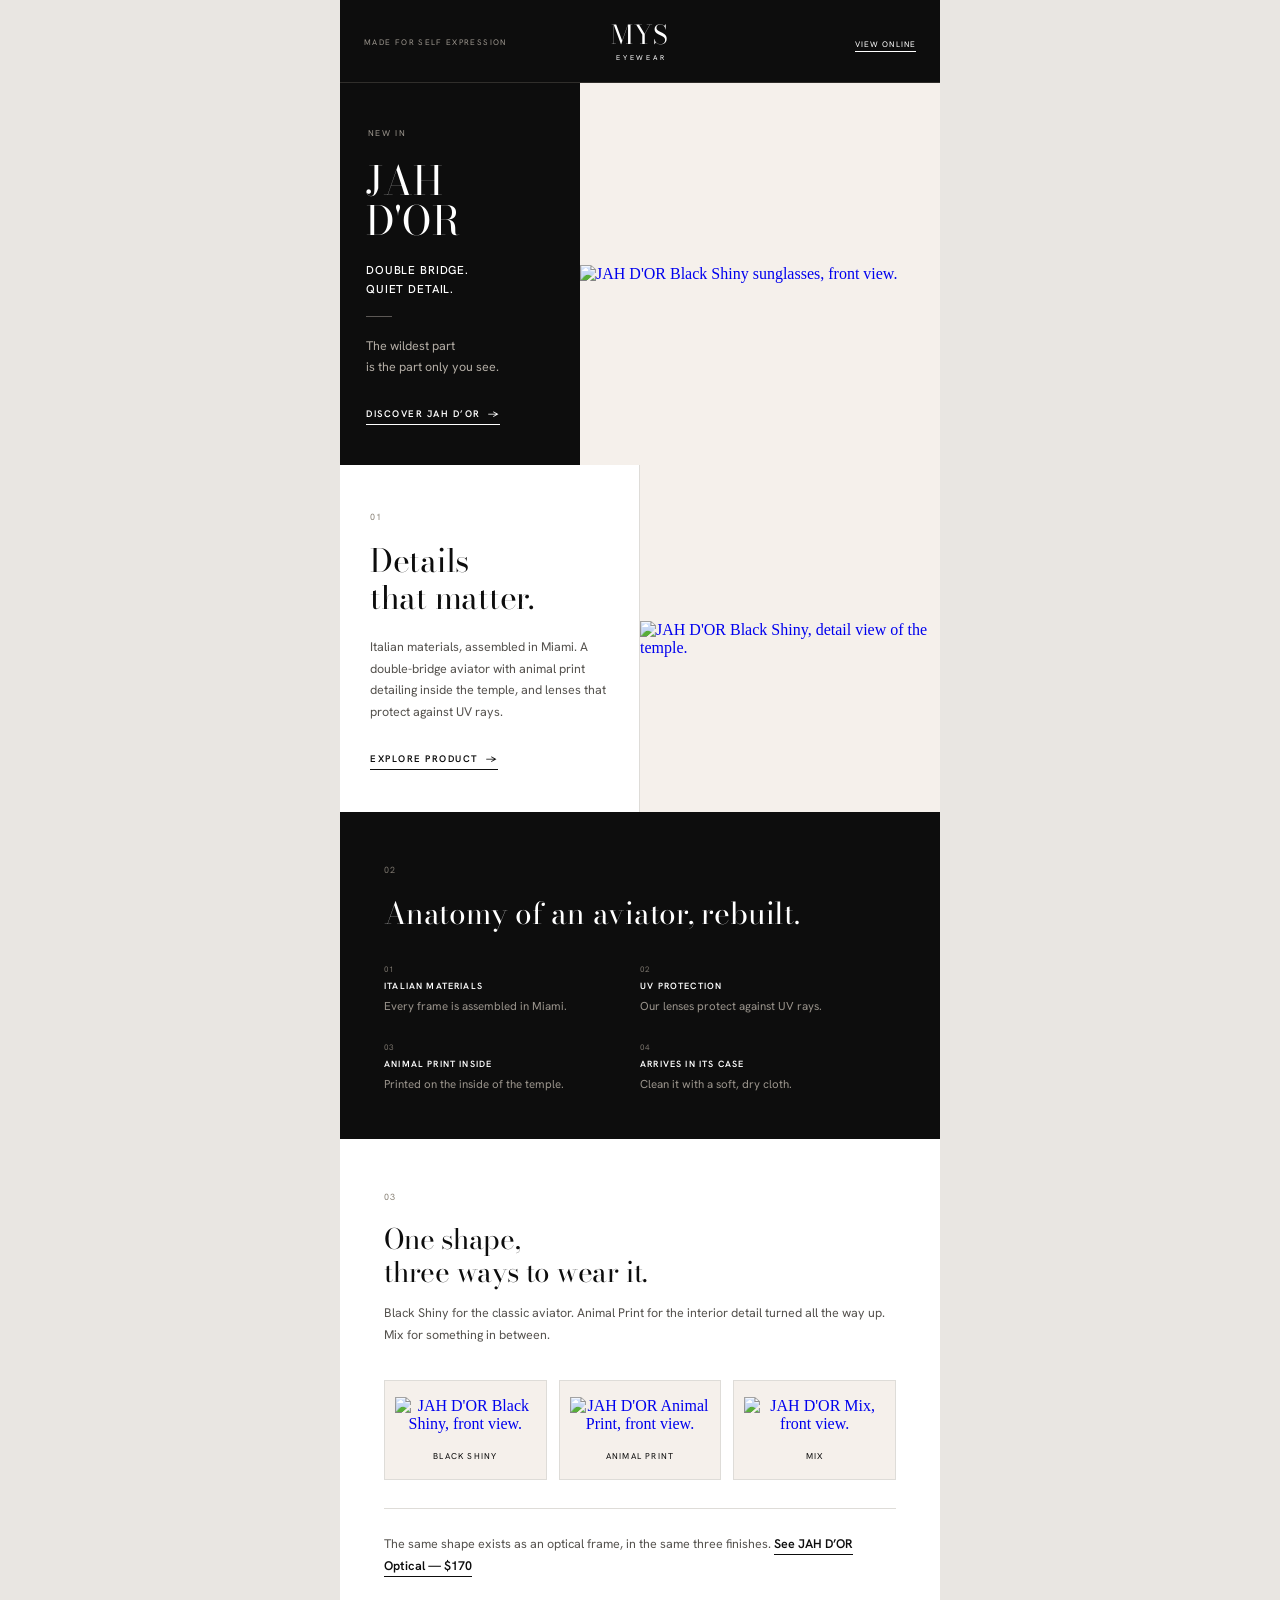
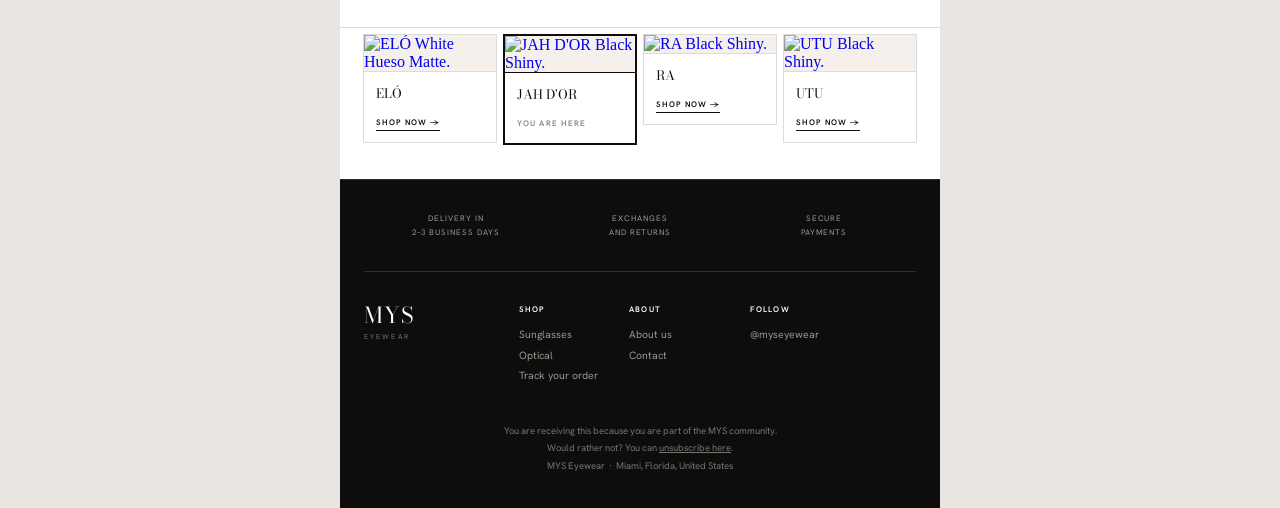
==== commit 0a1197b7: "Fix broken images in UTU and JAH D'OR emails Root cause: the shared email template inherited brand-c" ====
--- a/emails/5_JAHDOR_launch.html
+++ b/emails/5_JAHDOR_launch.html
@@ -20,8 +20,9 @@
     .stack{display:block!important;width:100%!important;max-width:100%!important}
     .stack-img img{width:100%!important;max-width:100%!important;height:auto!important}
     .px{padding:34px 28px!important}
-    .jd{font-size:33px!important}
+    .jd{font-size:44px!important}
     .h{font-size:30px!important}
+    .half{display:block!important;width:100%!important;padding:0 0 22px!important}
     .card{width:50%!important}
     .fcol{display:block!important;width:100%!important;padding:0 0 24px!important}
   }
@@ -35,30 +36,30 @@
 <table role="presentation" class="wrap" width="600" cellpadding="0" cellspacing="0" border="0" style="width:600px;max-width:600px;background:#FFFFFF;">
 
   <!-- ── masthead · black ─────────────────────────────────── -->
-  <tr><td bgcolor="#0D0D0D" style="padding:20px 24px 18px;background:#0D0D0D;border-bottom:1px solid #302E2B;">
+  <tr><td bgcolor="#0D0D0D" style="padding:22px 24px 20px;background:#0D0D0D;border-bottom:1px solid #302E2B;">
     <table role="presentation" width="100%" cellpadding="0" cellspacing="0" border="0"><tr>
       <td width="33%" align="left" valign="middle" style="font-family:'Hanken Grotesk','Helvetica Neue',Helvetica,Arial,sans-serif;font-size:8px;letter-spacing:.17em;color:#9A948C;text-transform:uppercase;">Made for self expression</td>
       <td width="34%" align="center" valign="middle">
-        <img src="https://cdn.shopify.com/s/files/1/0605/9596/1994/files/logo_white.png" width="62" alt="MYS" style="width:62px;height:auto;margin:0 auto 5px;">
-        <div style="font-family:'Hanken Grotesk','Helvetica Neue',Helvetica,Arial,sans-serif;font-size:7px;letter-spacing:.42em;text-indent:.42em;color:#FFFFFF;text-transform:uppercase;">Eyewear</div>
+        <div style="font-family:'Bodoni 72','Bodoni Moda',Didot,'Bodoni MT',Georgia,serif;font-size:26px;line-height:1;letter-spacing:.04em;color:#FFFFFF;">MYS</div>
+        <div style="font-family:'Hanken Grotesk','Helvetica Neue',Helvetica,Arial,sans-serif;font-size:7px;letter-spacing:.42em;text-indent:.42em;color:#FFFFFF;text-transform:uppercase;padding-top:5px;">Eyewear</div>
       </td>
       <td width="33%" align="right" valign="middle"><a href="https://myseyewear.com/collections/jah-dor" style="font-family:'Hanken Grotesk','Helvetica Neue',Helvetica,Arial,sans-serif;font-size:8px;letter-spacing:.14em;color:#FFFFFF;text-transform:uppercase;text-decoration:none;border-bottom:1px solid #FFFFFF;padding-bottom:2px;">View online</a></td>
     </tr></table>
   </td></tr>
 
-  <!-- ── hero · black panel + product photograph ─────────── -->
+  <!-- ── hero · black text panel + product photo on light ─── -->
   <tr><td style="padding:0;">
     <table role="presentation" width="100%" cellpadding="0" cellspacing="0" border="0"><tr>
-      <td class="stack px" width="240" valign="middle" bgcolor="#0D0D0D" style="width:240px;background:#0D0D0D;padding:42px 26px;">
+      <td class="stack px" width="240" valign="middle" bgcolor="#0D0D0D" style="width:240px;background:#0D0D0D;padding:44px 26px;">
         <p style="margin:0 0 22px;font-family:'Hanken Grotesk','Helvetica Neue',Helvetica,Arial,sans-serif;font-size:8.5px;letter-spacing:.2em;text-indent:.2em;color:#9A948C;text-transform:uppercase;">New in</p>
-        <p class="jd" style="margin:0 0 20px;font-family:'Bodoni 72','Bodoni Moda',Didot,'Bodoni MT',Georgia,serif;font-size:37px;line-height:1.02;letter-spacing:.006em;color:#FFFFFF;">JAH<br>D'OR</p>
+        <p class="jd" style="margin:0 0 20px;font-family:'Bodoni 72','Bodoni Moda',Didot,'Bodoni MT',Georgia,serif;font-size:40px;line-height:1.0;letter-spacing:.006em;color:#FFFFFF;">JAH<br>D'OR</p>
         <p style="margin:0 0 18px;font-family:'Hanken Grotesk','Helvetica Neue',Helvetica,Arial,sans-serif;font-size:11.5px;font-weight:500;line-height:1.62;letter-spacing:.075em;color:#FFFFFF;text-transform:uppercase;">Double bridge.<br>Quiet detail.</p>
         <table role="presentation" cellpadding="0" cellspacing="0" border="0" style="margin:0 0 18px;"><tr><td width="26" height="1" style="width:26px;height:1px;line-height:1px;font-size:0;background:#5C5855;">&nbsp;</td></tr></table>
         <p style="margin:0 0 26px;font-family:'Hanken Grotesk','Helvetica Neue',Helvetica,Arial,sans-serif;font-size:12.5px;line-height:1.68;color:#B3ADA5;">The wildest part<br>is the part only you see.</p>
         <a href="https://myseyewear.com/collections/jah-dor" style="font-family:'Hanken Grotesk','Helvetica Neue',Helvetica,Arial,sans-serif;font-size:9.5px;font-weight:600;letter-spacing:.16em;color:#FFFFFF;text-transform:uppercase;text-decoration:none;border-bottom:1px solid #FFFFFF;padding-bottom:4px;">Discover JAH D&#8217;OR &nbsp;&rarr;</a>
       </td>
-      <td class="stack stack-img" width="360" valign="middle" style="width:360px;padding:0;">
-        <a href="https://myseyewear.com/products/jahdor-black-shiny" style="text-decoration:none;"><img src="https://cdn.shopify.com/s/files/1/0605/9596/1994/files/05.png?v=1708030215" width="360" alt="JAH D'OR Black Shiny sunglasses, front view." style="width:360px;max-width:360px;height:auto;display:block;background:#0D0D0D;"></a>
+      <td class="stack stack-img" width="360" valign="middle" bgcolor="#F5F0EB" style="width:360px;padding:0;background:#F5F0EB;">
+        <a href="https://myseyewear.com/products/jahdor-black-shiny" style="text-decoration:none;"><img src="https://cdn.shopify.com/s/files/1/0605/9596/1994/files/05.png?v=1708030215" width="360" alt="JAH D'OR Black Shiny sunglasses, front view." style="width:360px;max-width:360px;height:auto;display:block;background:#F5F0EB;"></a>
       </td>
     </tr></table>
   </td></tr>
@@ -72,53 +73,42 @@
         <p style="margin:0 0 26px;font-family:'Hanken Grotesk','Helvetica Neue',Helvetica,Arial,sans-serif;font-size:12.5px;line-height:1.72;color:#55524E;">Italian materials, assembled in Miami. A double-bridge aviator with animal print detailing inside the temple, and lenses that protect against UV rays.</p>
         <a href="https://myseyewear.com/products/jahdor-black-shiny" style="font-family:'Hanken Grotesk','Helvetica Neue',Helvetica,Arial,sans-serif;font-size:9.5px;font-weight:600;letter-spacing:.16em;color:#0D0D0D;text-transform:uppercase;text-decoration:none;border-bottom:1px solid #0D0D0D;padding-bottom:4px;">Explore product &nbsp;&rarr;</a>
       </td>
-      <td class="stack stack-img" width="300" valign="middle" bgcolor="#FFFFFF" style="width:300px;padding:0;background:#FFFFFF;border-left:1px solid #DEDCD8;">
-        <a href="https://myseyewear.com/products/jahdor-black-shiny" style="text-decoration:none;"><img src="https://cdn.shopify.com/s/files/1/0605/9596/1994/files/07.png?v=1708030214" width="300" alt="JAH D'OR Black Shiny, detail view of the temple." style="width:300px;max-width:300px;height:auto;display:block;background:#FFFFFF;"></a>
-      </td>
-    </tr></table>
-  </td></tr>
-
-  <!-- ── 02 · anatomy · full black band ──────────────────── -->
-  <tr><td style="padding:0;">
-    <table role="presentation" width="100%" cellpadding="0" cellspacing="0" border="0"><tr>
-      <td class="stack px" width="240" valign="top" bgcolor="#0D0D0D" style="width:240px;background:#0D0D0D;padding:46px 26px;">
-        <p style="margin:0 0 20px;font-family:'Hanken Grotesk','Helvetica Neue',Helvetica,Arial,sans-serif;font-size:9px;letter-spacing:.16em;color:#7A746C;">02</p>
-        <p class="h" style="margin:0 0 28px;font-family:'Bodoni 72','Bodoni Moda',Didot,Georgia,serif;font-size:29px;line-height:1.14;letter-spacing:-.008em;color:#FFFFFF;">Anatomy<br>of an aviator,<br>rebuilt.</p>
-        <table role="presentation" width="100%" cellpadding="0" cellspacing="0" border="0">
-          <tr>
-            <td width="26" valign="top" style="padding:0 0 17px;"><span style="font-family:'Hanken Grotesk','Helvetica Neue',Helvetica,Arial,sans-serif;font-size:8.5px;letter-spacing:.1em;color:#FFFFFF;border-bottom:1px solid #4A4744;padding-bottom:2px;">01</span></td>
-            <td valign="top" style="padding:0 0 17px 10px;">
-              <p style="margin:0 0 3px;font-family:'Hanken Grotesk','Helvetica Neue',Helvetica,Arial,sans-serif;font-size:8.5px;font-weight:600;letter-spacing:.13em;color:#FFFFFF;text-transform:uppercase;">Italian materials</p>
-              <p style="margin:0;font-family:'Hanken Grotesk','Helvetica Neue',Helvetica,Arial,sans-serif;font-size:11px;line-height:1.55;color:#9A948C;">Every frame is assembled in Miami.</p>
-            </td>
-          </tr>
-          <tr>
-            <td width="26" valign="top" style="padding:0 0 17px;"><span style="font-family:'Hanken Grotesk','Helvetica Neue',Helvetica,Arial,sans-serif;font-size:8.5px;letter-spacing:.1em;color:#FFFFFF;border-bottom:1px solid #4A4744;padding-bottom:2px;">02</span></td>
-            <td valign="top" style="padding:0 0 17px 10px;">
-              <p style="margin:0 0 3px;font-family:'Hanken Grotesk','Helvetica Neue',Helvetica,Arial,sans-serif;font-size:8.5px;font-weight:600;letter-spacing:.13em;color:#FFFFFF;text-transform:uppercase;">UV protection</p>
-              <p style="margin:0;font-family:'Hanken Grotesk','Helvetica Neue',Helvetica,Arial,sans-serif;font-size:11px;line-height:1.55;color:#9A948C;">Our lenses protect against UV rays.</p>
-            </td>
-          </tr>
-          <tr>
-            <td width="26" valign="top" style="padding:0 0 17px;"><span style="font-family:'Hanken Grotesk','Helvetica Neue',Helvetica,Arial,sans-serif;font-size:8.5px;letter-spacing:.1em;color:#FFFFFF;border-bottom:1px solid #4A4744;padding-bottom:2px;">03</span></td>
-            <td valign="top" style="padding:0 0 17px 10px;">
-              <p style="margin:0 0 3px;font-family:'Hanken Grotesk','Helvetica Neue',Helvetica,Arial,sans-serif;font-size:8.5px;font-weight:600;letter-spacing:.13em;color:#FFFFFF;text-transform:uppercase;">Three finishes</p>
-              <p style="margin:0;font-family:'Hanken Grotesk','Helvetica Neue',Helvetica,Arial,sans-serif;font-size:11px;line-height:1.55;color:#9A948C;">Black Shiny, Mix and Animal Print.</p>
-            </td>
-          </tr>
-          <tr>
-            <td width="26" valign="top"><span style="font-family:'Hanken Grotesk','Helvetica Neue',Helvetica,Arial,sans-serif;font-size:8.5px;letter-spacing:.1em;color:#FFFFFF;border-bottom:1px solid #4A4744;padding-bottom:2px;">04</span></td>
-            <td valign="top" style="padding:0 0 0 10px;">
-              <p style="margin:0 0 3px;font-family:'Hanken Grotesk','Helvetica Neue',Helvetica,Arial,sans-serif;font-size:8.5px;font-weight:600;letter-spacing:.13em;color:#FFFFFF;text-transform:uppercase;">Arrives in its case</p>
-              <p style="margin:0;font-family:'Hanken Grotesk','Helvetica Neue',Helvetica,Arial,sans-serif;font-size:11px;line-height:1.55;color:#9A948C;">Clean it with a soft, dry cloth.</p>
-            </td>
-          </tr>
-        </table>
-      </td>
-      <td class="stack stack-img" width="360" valign="middle" bgcolor="#0D0D0D" style="width:360px;padding:0;background:#0D0D0D;">
-        <img src="https://cdn.shopify.com/s/files/1/0605/9596/1994/files/06.png?v=1708030215" width="360" alt="JAH D'OR Black Shiny, side profile view." style="width:360px;max-width:360px;height:auto;display:block;background:#0D0D0D;">
-      </td>
-    </tr></table>
+      <td class="stack stack-img" width="300" valign="middle" bgcolor="#F5F0EB" style="width:300px;padding:0;background:#F5F0EB;border-left:1px solid #DEDCD8;">
+        <a href="https://myseyewear.com/products/jahdor-black-shiny" style="text-decoration:none;"><img src="https://cdn.shopify.com/s/files/1/0605/9596/1994/files/07.png?v=1708030214" width="300" alt="JAH D'OR Black Shiny, detail view of the temple." style="width:300px;max-width:300px;height:auto;display:block;background:#F5F0EB;"></a>
+      </td>
+    </tr></table>
+  </td></tr>
+
+  <!-- ── 02 · anatomy · full black band, text only ───────── -->
+  <tr><td class="px" bgcolor="#0D0D0D" style="padding:52px 44px 46px;background:#0D0D0D;">
+    <p style="margin:0 0 20px;font-family:'Hanken Grotesk','Helvetica Neue',Helvetica,Arial,sans-serif;font-size:9px;letter-spacing:.16em;color:#7A746C;">02</p>
+    <p class="h" style="margin:0 0 34px;font-family:'Bodoni 72','Bodoni Moda',Didot,Georgia,serif;font-size:30px;line-height:1.14;letter-spacing:-.008em;color:#FFFFFF;">Anatomy of an aviator, rebuilt.</p>
+    <table role="presentation" width="100%" cellpadding="0" cellspacing="0" border="0">
+      <tr>
+        <td class="half" width="50%" valign="top" style="padding:0 20px 26px 0;">
+          <p style="margin:0 0 6px;font-family:'Hanken Grotesk','Helvetica Neue',Helvetica,Arial,sans-serif;font-size:8px;letter-spacing:.1em;color:#7A746C;">01</p>
+          <p style="margin:0 0 5px;font-family:'Hanken Grotesk','Helvetica Neue',Helvetica,Arial,sans-serif;font-size:9px;font-weight:600;letter-spacing:.13em;color:#FFFFFF;text-transform:uppercase;">Italian materials</p>
+          <p style="margin:0;font-family:'Hanken Grotesk','Helvetica Neue',Helvetica,Arial,sans-serif;font-size:11.5px;line-height:1.6;color:#9A948C;">Every frame is assembled in Miami.</p>
+        </td>
+        <td class="half" width="50%" valign="top" style="padding:0 0 26px 0;">
+          <p style="margin:0 0 6px;font-family:'Hanken Grotesk','Helvetica Neue',Helvetica,Arial,sans-serif;font-size:8px;letter-spacing:.1em;color:#7A746C;">02</p>
+          <p style="margin:0 0 5px;font-family:'Hanken Grotesk','Helvetica Neue',Helvetica,Arial,sans-serif;font-size:9px;font-weight:600;letter-spacing:.13em;color:#FFFFFF;text-transform:uppercase;">UV protection</p>
+          <p style="margin:0;font-family:'Hanken Grotesk','Helvetica Neue',Helvetica,Arial,sans-serif;font-size:11.5px;line-height:1.6;color:#9A948C;">Our lenses protect against UV rays.</p>
+        </td>
+      </tr>
+      <tr>
+        <td class="half" width="50%" valign="top" style="padding:0 20px 0 0;">
+          <p style="margin:0 0 6px;font-family:'Hanken Grotesk','Helvetica Neue',Helvetica,Arial,sans-serif;font-size:8px;letter-spacing:.1em;color:#7A746C;">03</p>
+          <p style="margin:0 0 5px;font-family:'Hanken Grotesk','Helvetica Neue',Helvetica,Arial,sans-serif;font-size:9px;font-weight:600;letter-spacing:.13em;color:#FFFFFF;text-transform:uppercase;">Animal print inside</p>
+          <p style="margin:0;font-family:'Hanken Grotesk','Helvetica Neue',Helvetica,Arial,sans-serif;font-size:11.5px;line-height:1.6;color:#9A948C;">Printed on the inside of the temple.</p>
+        </td>
+        <td class="half" width="50%" valign="top" style="padding:0;">
+          <p style="margin:0 0 6px;font-family:'Hanken Grotesk','Helvetica Neue',Helvetica,Arial,sans-serif;font-size:8px;letter-spacing:.1em;color:#7A746C;">04</p>
+          <p style="margin:0 0 5px;font-family:'Hanken Grotesk','Helvetica Neue',Helvetica,Arial,sans-serif;font-size:9px;font-weight:600;letter-spacing:.13em;color:#FFFFFF;text-transform:uppercase;">Arrives in its case</p>
+          <p style="margin:0;font-family:'Hanken Grotesk','Helvetica Neue',Helvetica,Arial,sans-serif;font-size:11.5px;line-height:1.6;color:#9A948C;">Clean it with a soft, dry cloth.</p>
+        </td>
+      </tr>
+    </table>
   </td></tr>
 
   <!-- ── 03 · one shape, three ways · white ───────────────── -->
@@ -127,29 +117,29 @@
     <p class="h" style="margin:0 0 14px;font-family:'Bodoni 72','Bodoni Moda',Didot,Georgia,serif;font-size:28px;line-height:1.16;letter-spacing:-.008em;color:#0D0D0D;">One shape,<br>three ways to wear it.</p>
     <p style="margin:0;font-family:'Hanken Grotesk','Helvetica Neue',Helvetica,Arial,sans-serif;font-size:12.5px;line-height:1.76;color:#55524E;">Black Shiny for the classic aviator. Animal Print for the interior detail turned all the way up. Mix for something in between.</p>
   </td></tr>
-  <tr><td bgcolor="#FFFFFF" style="padding:6px 38px 0;background:#FFFFFF;">
+  <tr><td bgcolor="#FFFFFF" style="padding:8px 38px 0;background:#FFFFFF;">
     <table role="presentation" width="100%" cellpadding="0" cellspacing="0" border="0"><tr>
       <td width="33.33%" valign="top" style="padding:0 6px;">
-        <table role="presentation" width="100%" cellpadding="0" cellspacing="0" border="0" style="border:1px solid #DEDCD8;"><tr><td align="center" style="padding:14px 10px;">
-          <a href="https://myseyewear.com/products/jahdor-black-shiny" style="text-decoration:none;"><img src="https://cdn.shopify.com/s/files/1/0605/9596/1994/files/05.png?v=1708030215" width="140" alt="JAH D'OR Black Shiny, front view." style="width:100%;max-width:140px;height:auto;display:block;margin:0 auto 10px;background:#FFFFFF;"></a>
+        <table role="presentation" width="100%" cellpadding="0" cellspacing="0" border="0" style="border:1px solid #DEDCD8;"><tr><td align="center" bgcolor="#F5F0EB" style="padding:16px 10px;background:#F5F0EB;">
+          <a href="https://myseyewear.com/products/jahdor-black-shiny" style="text-decoration:none;"><img src="https://cdn.shopify.com/s/files/1/0605/9596/1994/files/05.png?v=1708030215" width="150" alt="JAH D'OR Black Shiny, front view." style="width:100%;max-width:150px;height:auto;display:block;margin:0 auto 12px;"></a>
           <a href="https://myseyewear.com/products/jahdor-black-shiny" style="font-family:'Hanken Grotesk','Helvetica Neue',Helvetica,Arial,sans-serif;font-size:8.5px;letter-spacing:.14em;color:#0D0D0D;text-transform:uppercase;text-decoration:none;">Black Shiny</a>
         </td></tr></table>
       </td>
       <td width="33.33%" valign="top" style="padding:0 6px;">
-        <table role="presentation" width="100%" cellpadding="0" cellspacing="0" border="0" style="border:1px solid #DEDCD8;"><tr><td align="center" style="padding:14px 10px;">
-          <a href="https://myseyewear.com/products/jahdor-animal-print" style="text-decoration:none;"><img src="https://cdn.shopify.com/s/files/1/0605/9596/1994/files/01.png?v=1708029296" width="140" alt="JAH D'OR Animal Print, front view." style="width:100%;max-width:140px;height:auto;display:block;margin:0 auto 10px;background:#FFFFFF;"></a>
+        <table role="presentation" width="100%" cellpadding="0" cellspacing="0" border="0" style="border:1px solid #DEDCD8;"><tr><td align="center" bgcolor="#F5F0EB" style="padding:16px 10px;background:#F5F0EB;">
+          <a href="https://myseyewear.com/products/jahdor-animal-print" style="text-decoration:none;"><img src="https://cdn.shopify.com/s/files/1/0605/9596/1994/files/01.png?v=1708029296" width="150" alt="JAH D'OR Animal Print, front view." style="width:100%;max-width:150px;height:auto;display:block;margin:0 auto 12px;"></a>
           <a href="https://myseyewear.com/products/jahdor-animal-print" style="font-family:'Hanken Grotesk','Helvetica Neue',Helvetica,Arial,sans-serif;font-size:8.5px;letter-spacing:.14em;color:#0D0D0D;text-transform:uppercase;text-decoration:none;">Animal Print</a>
         </td></tr></table>
       </td>
       <td width="33.33%" valign="top" style="padding:0 6px;">
-        <table role="presentation" width="100%" cellpadding="0" cellspacing="0" border="0" style="border:1px solid #DEDCD8;"><tr><td align="center" style="padding:14px 10px;">
-          <a href="https://myseyewear.com/products/jahdor-mix" style="text-decoration:none;"><img src="https://cdn.shopify.com/s/files/1/0605/9596/1994/files/10.png?v=1708030948" width="140" alt="JAH D'OR Mix, front view." style="width:100%;max-width:140px;height:auto;display:block;margin:0 auto 10px;background:#FFFFFF;"></a>
+        <table role="presentation" width="100%" cellpadding="0" cellspacing="0" border="0" style="border:1px solid #DEDCD8;"><tr><td align="center" bgcolor="#F5F0EB" style="padding:16px 10px;background:#F5F0EB;">
+          <a href="https://myseyewear.com/products/jahdor-mix" style="text-decoration:none;"><img src="https://cdn.shopify.com/s/files/1/0605/9596/1994/files/10.png?v=1708030948" width="150" alt="JAH D'OR Mix, front view." style="width:100%;max-width:150px;height:auto;display:block;margin:0 auto 12px;"></a>
           <a href="https://myseyewear.com/products/jahdor-mix" style="font-family:'Hanken Grotesk','Helvetica Neue',Helvetica,Arial,sans-serif;font-size:8.5px;letter-spacing:.14em;color:#0D0D0D;text-transform:uppercase;text-decoration:none;">Mix</a>
         </td></tr></table>
       </td>
     </tr></table>
   </td></tr>
-  <tr><td class="px" bgcolor="#FFFFFF" style="padding:26px 44px 50px;background:#FFFFFF;">
+  <tr><td class="px" bgcolor="#FFFFFF" style="padding:28px 44px 50px;background:#FFFFFF;">
     <table role="presentation" width="100%" cellpadding="0" cellspacing="0" border="0" style="border-top:1px solid #DEDCD8;"><tr><td style="padding:24px 0 0;">
       <p style="margin:0;font-family:'Hanken Grotesk','Helvetica Neue',Helvetica,Arial,sans-serif;font-size:12.5px;line-height:1.76;color:#55524E;">The same shape exists as an optical frame, in the same three finishes. <a href="https://myseyewear.com/collections/jahdor" style="color:#0D0D0D;text-decoration:none;border-bottom:1px solid #0D0D0D;padding-bottom:2px;font-weight:600;">See JAH D&#8217;OR Optical &mdash; $170</a></p>
     </td></tr></table>
@@ -160,7 +150,7 @@
     <table role="presentation" width="100%" cellpadding="0" cellspacing="0" border="0"><tr>
       <td class="card" width="25%" valign="top" style="padding:0 3px;">
         <table role="presentation" width="100%" cellpadding="0" cellspacing="0" border="0" style="border:1px solid #DEDCD8;"><tr><td style="padding:0;">
-          <a href="https://myseyewear.com/collections/elo-1" style="text-decoration:none;"><img src="https://cdn.shopify.com/s/files/1/0605/9596/1994/files/g_elo.jpg" width="132" alt="ELÓ" style="width:100%;max-width:132px;height:auto;display:block;"></a>
+          <a href="https://myseyewear.com/collections/elo-1" style="text-decoration:none;"><img src="https://cdn.shopify.com/s/files/1/0605/9596/1994/files/GAFAS26.png?v=1707340972" width="132" alt="ELÓ White Hueso Matte." style="width:100%;max-width:132px;height:auto;display:block;background:#F5F0EB;"></a>
           <div style="padding:11px 12px 13px;border-top:1px solid #DEDCD8;">
             <p style="margin:0 0 8px;font-family:'Bodoni 72','Bodoni Moda',Didot,Georgia,serif;font-size:13px;color:#0D0D0D;">ELÓ</p>
             <a href="https://myseyewear.com/collections/elo-1" style="font-family:'Hanken Grotesk','Helvetica Neue',Helvetica,Arial,sans-serif;font-size:8px;font-weight:600;letter-spacing:.14em;color:#0D0D0D;text-transform:uppercase;text-decoration:none;border-bottom:1px solid #0D0D0D;padding-bottom:3px;">Shop now &rarr;</a>
@@ -168,17 +158,17 @@
         </td></tr></table>
       </td>
       <td class="card" width="25%" valign="top" style="padding:0 3px;">
-        <table role="presentation" width="100%" cellpadding="0" cellspacing="0" border="0" style="border:1px solid #DEDCD8;background:#F5F0EB;"><tr><td style="padding:0;">
-          <a href="https://myseyewear.com/collections/jah-dor" style="text-decoration:none;"><img src="https://cdn.shopify.com/s/files/1/0605/9596/1994/files/g_jahdor.jpg" width="132" alt="JAH D'OR" style="width:100%;max-width:132px;height:auto;display:block;"></a>
-          <div style="padding:11px 12px 13px;border-top:1px solid #DEDCD8;">
+        <table role="presentation" width="100%" cellpadding="0" cellspacing="0" border="0" style="border:2px solid #0D0D0D;"><tr><td style="padding:0;">
+          <a href="https://myseyewear.com/collections/jah-dor" style="text-decoration:none;"><img src="https://cdn.shopify.com/s/files/1/0605/9596/1994/files/05.png?v=1708030215" width="132" alt="JAH D'OR Black Shiny." style="width:100%;max-width:132px;height:auto;display:block;background:#F5F0EB;"></a>
+          <div style="padding:11px 12px 13px;border-top:1px solid #0D0D0D;">
             <p style="margin:0 0 8px;font-family:'Bodoni 72','Bodoni Moda',Didot,Georgia,serif;font-size:13px;color:#0D0D0D;">JAH D'OR</p>
-            <a href="https://myseyewear.com/collections/jah-dor" style="font-family:'Hanken Grotesk','Helvetica Neue',Helvetica,Arial,sans-serif;font-size:8px;font-weight:600;letter-spacing:.14em;color:#0D0D0D;text-transform:uppercase;text-decoration:none;border-bottom:1px solid #0D0D0D;padding-bottom:3px;">Shop now &rarr;</a>
+            <span style="font-family:'Hanken Grotesk','Helvetica Neue',Helvetica,Arial,sans-serif;font-size:8px;font-weight:600;letter-spacing:.14em;color:#8A8378;text-transform:uppercase;">You are here</span>
           </div>
         </td></tr></table>
       </td>
       <td class="card" width="25%" valign="top" style="padding:0 3px;">
         <table role="presentation" width="100%" cellpadding="0" cellspacing="0" border="0" style="border:1px solid #DEDCD8;"><tr><td style="padding:0;">
-          <a href="https://myseyewear.com/collections/ra-1" style="text-decoration:none;"><img src="https://cdn.shopify.com/s/files/1/0605/9596/1994/files/g_ra.jpg" width="132" alt="RA" style="width:100%;max-width:132px;height:auto;display:block;"></a>
+          <a href="https://myseyewear.com/collections/ra-1" style="text-decoration:none;"><img src="https://cdn.shopify.com/s/files/1/0605/9596/1994/files/05_c841b73b-3f50-401f-8c64-55f61ed6d693.png?v=1708081260" width="132" alt="RA Black Shiny." style="width:100%;max-width:132px;height:auto;display:block;background:#F5F0EB;"></a>
           <div style="padding:11px 12px 13px;border-top:1px solid #DEDCD8;">
             <p style="margin:0 0 8px;font-family:'Bodoni 72','Bodoni Moda',Didot,Georgia,serif;font-size:13px;color:#0D0D0D;">RA</p>
             <a href="https://myseyewear.com/collections/ra-1" style="font-family:'Hanken Grotesk','Helvetica Neue',Helvetica,Arial,sans-serif;font-size:8px;font-weight:600;letter-spacing:.14em;color:#0D0D0D;text-transform:uppercase;text-decoration:none;border-bottom:1px solid #0D0D0D;padding-bottom:3px;">Shop now &rarr;</a>
@@ -187,7 +177,7 @@
       </td>
       <td class="card" width="25%" valign="top" style="padding:0 3px;">
         <table role="presentation" width="100%" cellpadding="0" cellspacing="0" border="0" style="border:1px solid #DEDCD8;"><tr><td style="padding:0;">
-          <a href="https://myseyewear.com/collections/utu-1" style="text-decoration:none;"><img src="https://cdn.shopify.com/s/files/1/0605/9596/1994/files/g_utu.jpg" width="132" alt="UTU" style="width:100%;max-width:132px;height:auto;display:block;"></a>
+          <a href="https://myseyewear.com/collections/utu-1" style="text-decoration:none;"><img src="https://cdn.shopify.com/s/files/1/0605/9596/1994/files/06_6062f28e-5253-4502-9da1-3921ee23774b.png?v=1708085647" width="132" alt="UTU Black Shiny." style="width:100%;max-width:132px;height:auto;display:block;background:#F5F0EB;"></a>
           <div style="padding:11px 12px 13px;border-top:1px solid #DEDCD8;">
             <p style="margin:0 0 8px;font-family:'Bodoni 72','Bodoni Moda',Didot,Georgia,serif;font-size:13px;color:#0D0D0D;">UTU</p>
             <a href="https://myseyewear.com/collections/utu-1" style="font-family:'Hanken Grotesk','Helvetica Neue',Helvetica,Arial,sans-serif;font-size:8px;font-weight:600;letter-spacing:.14em;color:#0D0D0D;text-transform:uppercase;text-decoration:none;border-bottom:1px solid #0D0D0D;padding-bottom:3px;">Shop now &rarr;</a>
@@ -197,27 +187,12 @@
     </tr></table>
   </td></tr>
 
-  <!-- ── service · black ─────────────────────────────────── -->
-  <tr><td bgcolor="#0D0D0D" style="padding:24px;background:#0D0D0D;">
-    <table role="presentation" width="100%" cellpadding="0" cellspacing="0" border="0"><tr>
-      <td width="33.33%" valign="middle" style="padding:6px 8px;">
-        <table role="presentation" cellpadding="0" cellspacing="0" border="0"><tr>
-          <td valign="middle" style="padding-right:9px;"><img src="https://cdn.shopify.com/s/files/1/0605/9596/1994/files/i_ship_l.png" width="20" alt="" style="width:20px;height:20px;"></td>
-          <td valign="middle" style="font-family:'Hanken Grotesk','Helvetica Neue',Helvetica,Arial,sans-serif;font-size:8px;line-height:1.6;letter-spacing:.12em;color:#9A948C;text-transform:uppercase;">Estimated delivery<br>in 2&ndash;3 business days</td>
-        </tr></table>
-      </td>
-      <td width="33.33%" valign="middle" style="padding:6px 8px;">
-        <table role="presentation" cellpadding="0" cellspacing="0" border="0"><tr>
-          <td valign="middle" style="padding-right:9px;"><img src="https://cdn.shopify.com/s/files/1/0605/9596/1994/files/i_return_l.png" width="20" alt="" style="width:20px;height:20px;"></td>
-          <td valign="middle" style="font-family:'Hanken Grotesk','Helvetica Neue',Helvetica,Arial,sans-serif;font-size:8px;line-height:1.6;letter-spacing:.12em;color:#9A948C;text-transform:uppercase;"><a href="https://myseyewear.com/policies/refund-policy" style="color:#9A948C;text-decoration:none;">Exchanges and<br>returns</a></td>
-        </tr></table>
-      </td>
-      <td width="33.33%" valign="middle" style="padding:6px 8px;">
-        <table role="presentation" cellpadding="0" cellspacing="0" border="0"><tr>
-          <td valign="middle" style="padding-right:9px;"><img src="https://cdn.shopify.com/s/files/1/0605/9596/1994/files/i_lock_l.png" width="20" alt="" style="width:20px;height:20px;"></td>
-          <td valign="middle" style="font-family:'Hanken Grotesk','Helvetica Neue',Helvetica,Arial,sans-serif;font-size:8px;line-height:1.6;letter-spacing:.12em;color:#9A948C;text-transform:uppercase;">Secure<br>payments</td>
-        </tr></table>
-      </td>
+  <!-- ── service · black · text only ─────────────────────── -->
+  <tr><td bgcolor="#0D0D0D" style="padding:26px 24px;background:#0D0D0D;border-top:1px solid #302E2B;">
+    <table role="presentation" width="100%" cellpadding="0" cellspacing="0" border="0"><tr>
+      <td width="33.33%" align="center" valign="middle" style="padding:6px 8px;font-family:'Hanken Grotesk','Helvetica Neue',Helvetica,Arial,sans-serif;font-size:8px;line-height:1.7;letter-spacing:.12em;color:#9A948C;text-transform:uppercase;">Delivery in<br>2&ndash;3 business days</td>
+      <td width="33.33%" align="center" valign="middle" style="padding:6px 8px;font-family:'Hanken Grotesk','Helvetica Neue',Helvetica,Arial,sans-serif;font-size:8px;line-height:1.7;letter-spacing:.12em;color:#9A948C;text-transform:uppercase;"><a href="https://myseyewear.com/policies/refund-policy" style="color:#9A948C;text-decoration:none;">Exchanges<br>and returns</a></td>
+      <td width="33.33%" align="center" valign="middle" style="padding:6px 8px;font-family:'Hanken Grotesk','Helvetica Neue',Helvetica,Arial,sans-serif;font-size:8px;line-height:1.7;letter-spacing:.12em;color:#9A948C;text-transform:uppercase;">Secure<br>payments</td>
     </tr></table>
   </td></tr>
 
@@ -225,10 +200,11 @@
   <tr><td bgcolor="#0D0D0D" style="padding:0 24px;background:#0D0D0D;"><table role="presentation" width="100%" cellpadding="0" cellspacing="0" border="0"><tr><td height="1" style="height:1px;line-height:1px;font-size:0;background:#302E2B;">&nbsp;</td></tr></table></td></tr>
   <tr><td bgcolor="#0D0D0D" style="padding:32px 24px 24px;background:#0D0D0D;">
     <table role="presentation" width="100%" cellpadding="0" cellspacing="0" border="0"><tr>
-      <td class="fcol" width="26%" valign="top" style="padding-right:14px;">
-        <img src="https://cdn.shopify.com/s/files/1/0605/9596/1994/files/logo_white.png" width="52" alt="MYS" style="width:52px;height:auto;">
-      </td>
-      <td class="fcol" width="21%" valign="top" style="padding-right:12px;">
+      <td class="fcol" width="28%" valign="top" style="padding-right:14px;">
+        <div style="font-family:'Bodoni 72','Bodoni Moda',Didot,Georgia,serif;font-size:22px;line-height:1;letter-spacing:.04em;color:#FFFFFF;">MYS</div>
+        <div style="font-family:'Hanken Grotesk','Helvetica Neue',Helvetica,Arial,sans-serif;font-size:7px;letter-spacing:.3em;color:#7A746C;text-transform:uppercase;padding-top:6px;">Eyewear</div>
+      </td>
+      <td class="fcol" width="20%" valign="top" style="padding-right:12px;">
         <p style="margin:0 0 10px;font-family:'Hanken Grotesk','Helvetica Neue',Helvetica,Arial,sans-serif;font-size:8px;font-weight:600;letter-spacing:.16em;color:#FFFFFF;text-transform:uppercase;">Shop</p>
         <p style="margin:0;font-family:'Hanken Grotesk','Helvetica Neue',Helvetica,Arial,sans-serif;font-size:10.5px;line-height:1.95;color:#9A948C;">
           <a href="https://myseyewear.com/pages/sunglasses-collection" style="color:#9A948C;text-decoration:none;">Sunglasses</a><br>
@@ -236,28 +212,22 @@
           <a href="https://myseyewear.com/pages/track-your-order" style="color:#9A948C;text-decoration:none;">Track your order</a>
         </p>
       </td>
-      <td class="fcol" width="23%" valign="top" style="padding-right:12px;">
+      <td class="fcol" width="22%" valign="top" style="padding-right:12px;">
         <p style="margin:0 0 10px;font-family:'Hanken Grotesk','Helvetica Neue',Helvetica,Arial,sans-serif;font-size:8px;font-weight:600;letter-spacing:.16em;color:#FFFFFF;text-transform:uppercase;">About</p>
         <p style="margin:0;font-family:'Hanken Grotesk','Helvetica Neue',Helvetica,Arial,sans-serif;font-size:10.5px;line-height:1.95;color:#9A948C;">
           <a href="https://myseyewear.com/pages/about-mys" style="color:#9A948C;text-decoration:none;">About us</a><br>
-          <a href="https://myseyewear.com/pages/mys-ambassador-program" style="color:#9A948C;text-decoration:none;">Ambassador</a><br>
           <a href="https://myseyewear.com/pages/contact" style="color:#9A948C;text-decoration:none;">Contact</a>
         </p>
       </td>
-      <td class="fcol" width="18%" valign="top" style="padding-right:12px;">
-        <p style="margin:0 0 10px;font-family:'Hanken Grotesk','Helvetica Neue',Helvetica,Arial,sans-serif;font-size:8px;font-weight:600;letter-spacing:.16em;color:#FFFFFF;text-transform:uppercase;">Help</p>
+      <td class="fcol" width="30%" valign="top">
+        <p style="margin:0 0 10px;font-family:'Hanken Grotesk','Helvetica Neue',Helvetica,Arial,sans-serif;font-size:8px;font-weight:600;letter-spacing:.16em;color:#FFFFFF;text-transform:uppercase;">Follow</p>
         <p style="margin:0;font-family:'Hanken Grotesk','Helvetica Neue',Helvetica,Arial,sans-serif;font-size:10.5px;line-height:1.95;color:#9A948C;">
-          <a href="https://myseyewear.com/policies/shipping-policy" style="color:#9A948C;text-decoration:none;">Shipping</a><br>
-          <a href="https://myseyewear.com/policies/refund-policy" style="color:#9A948C;text-decoration:none;">Returns</a><br>
-          <a href="https://myseyewear.com/policies/privacy-policy" style="color:#9A948C;text-decoration:none;">Privacy</a>
+          <a href="https://www.instagram.com/myseyewear/" style="color:#9A948C;text-decoration:none;">@myseyewear</a>
         </p>
       </td>
-      <td class="fcol" width="12%" align="right" valign="top">
-        <a href="https://www.instagram.com/myseyewear/" style="text-decoration:none;"><img src="https://cdn.shopify.com/s/files/1/0605/9596/1994/files/i_ig_l.png" width="19" alt="Instagram" style="width:19px;height:19px;"></a>
-      </td>
-    </tr></table>
-  </td></tr>
-  <tr><td align="center" bgcolor="#0D0D0D" style="padding:6px 34px 34px;background:#0D0D0D;">
+    </tr></table>
+  </td></tr>
+  <tr><td align="center" bgcolor="#0D0D0D" style="padding:12px 34px 34px;background:#0D0D0D;">
     <p style="margin:0;font-family:'Hanken Grotesk','Helvetica Neue',Helvetica,Arial,sans-serif;font-size:9.5px;line-height:1.85;color:#7A746C;">
       You are receiving this because you are part of the MYS community.<br>
       Would rather not? You can <a href="{% unsubscribe %}" style="color:#7A746C;text-decoration:underline;">unsubscribe here</a>.<br>
